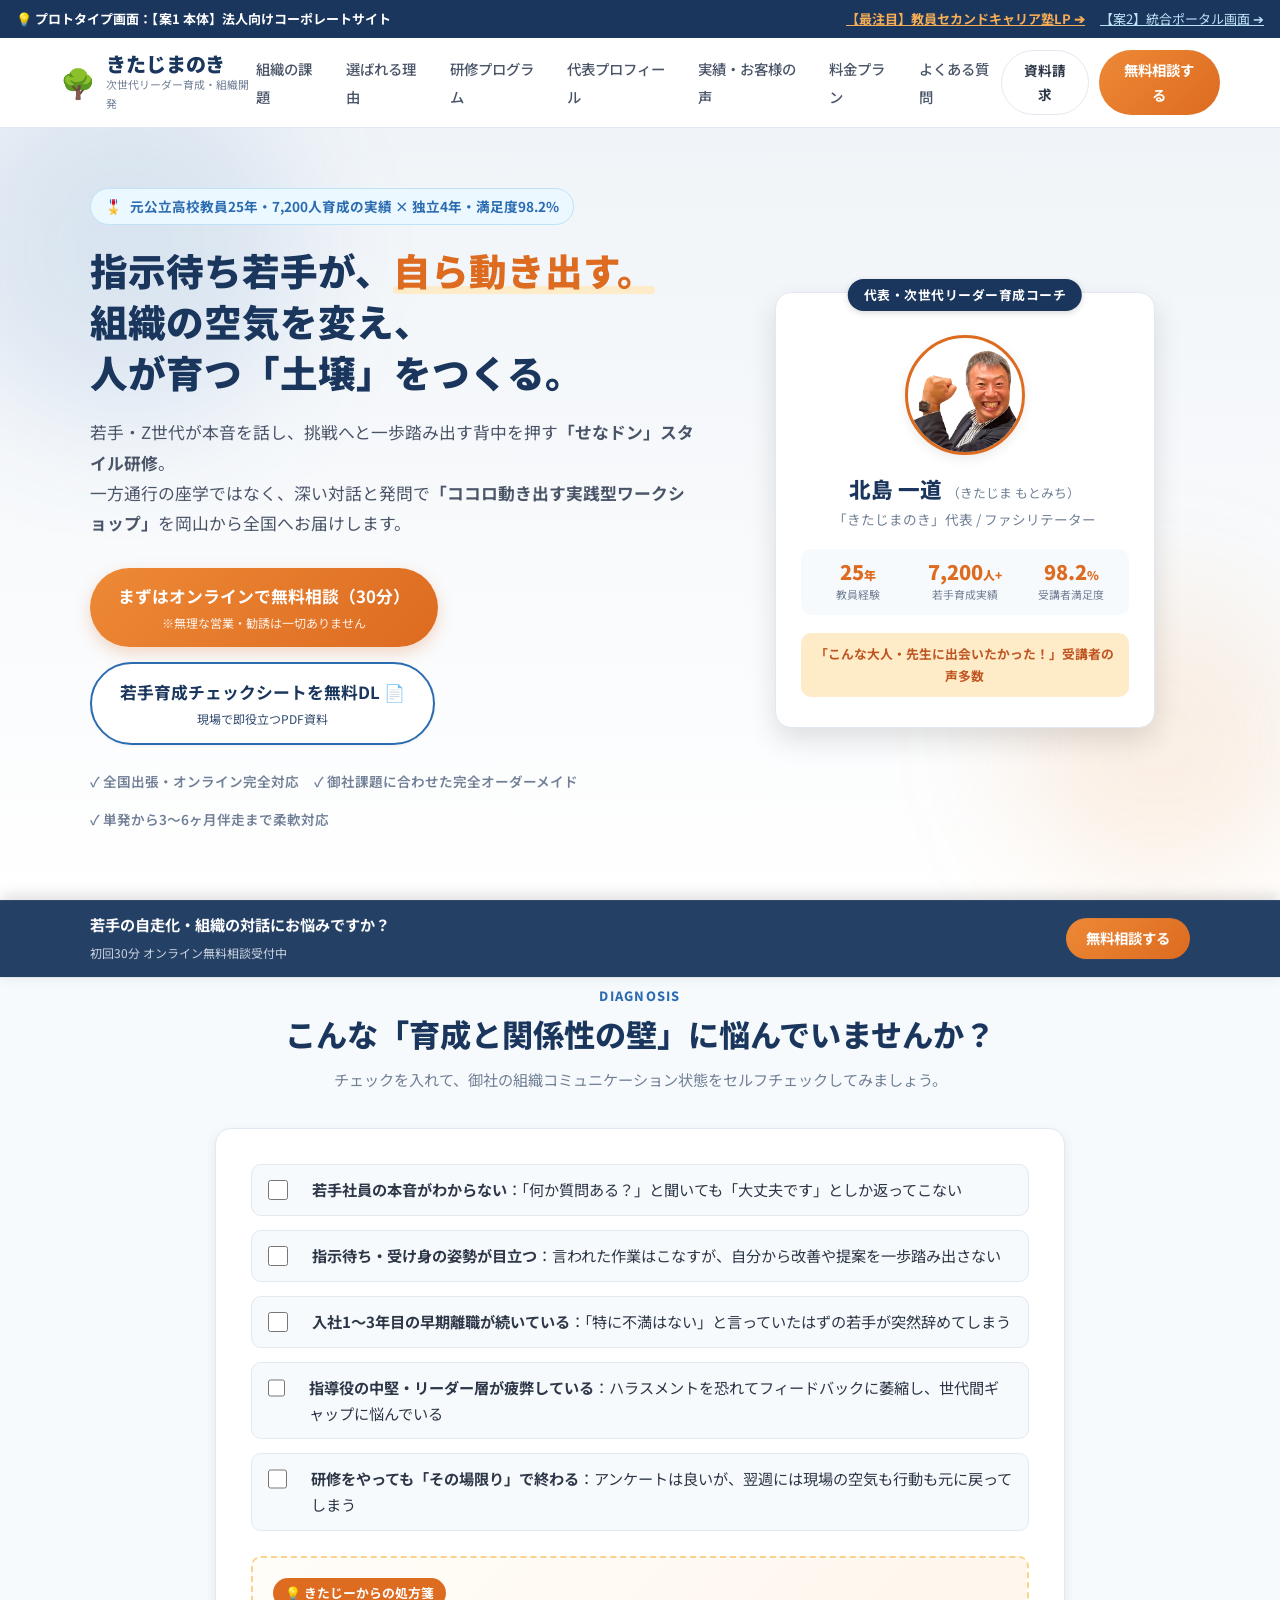
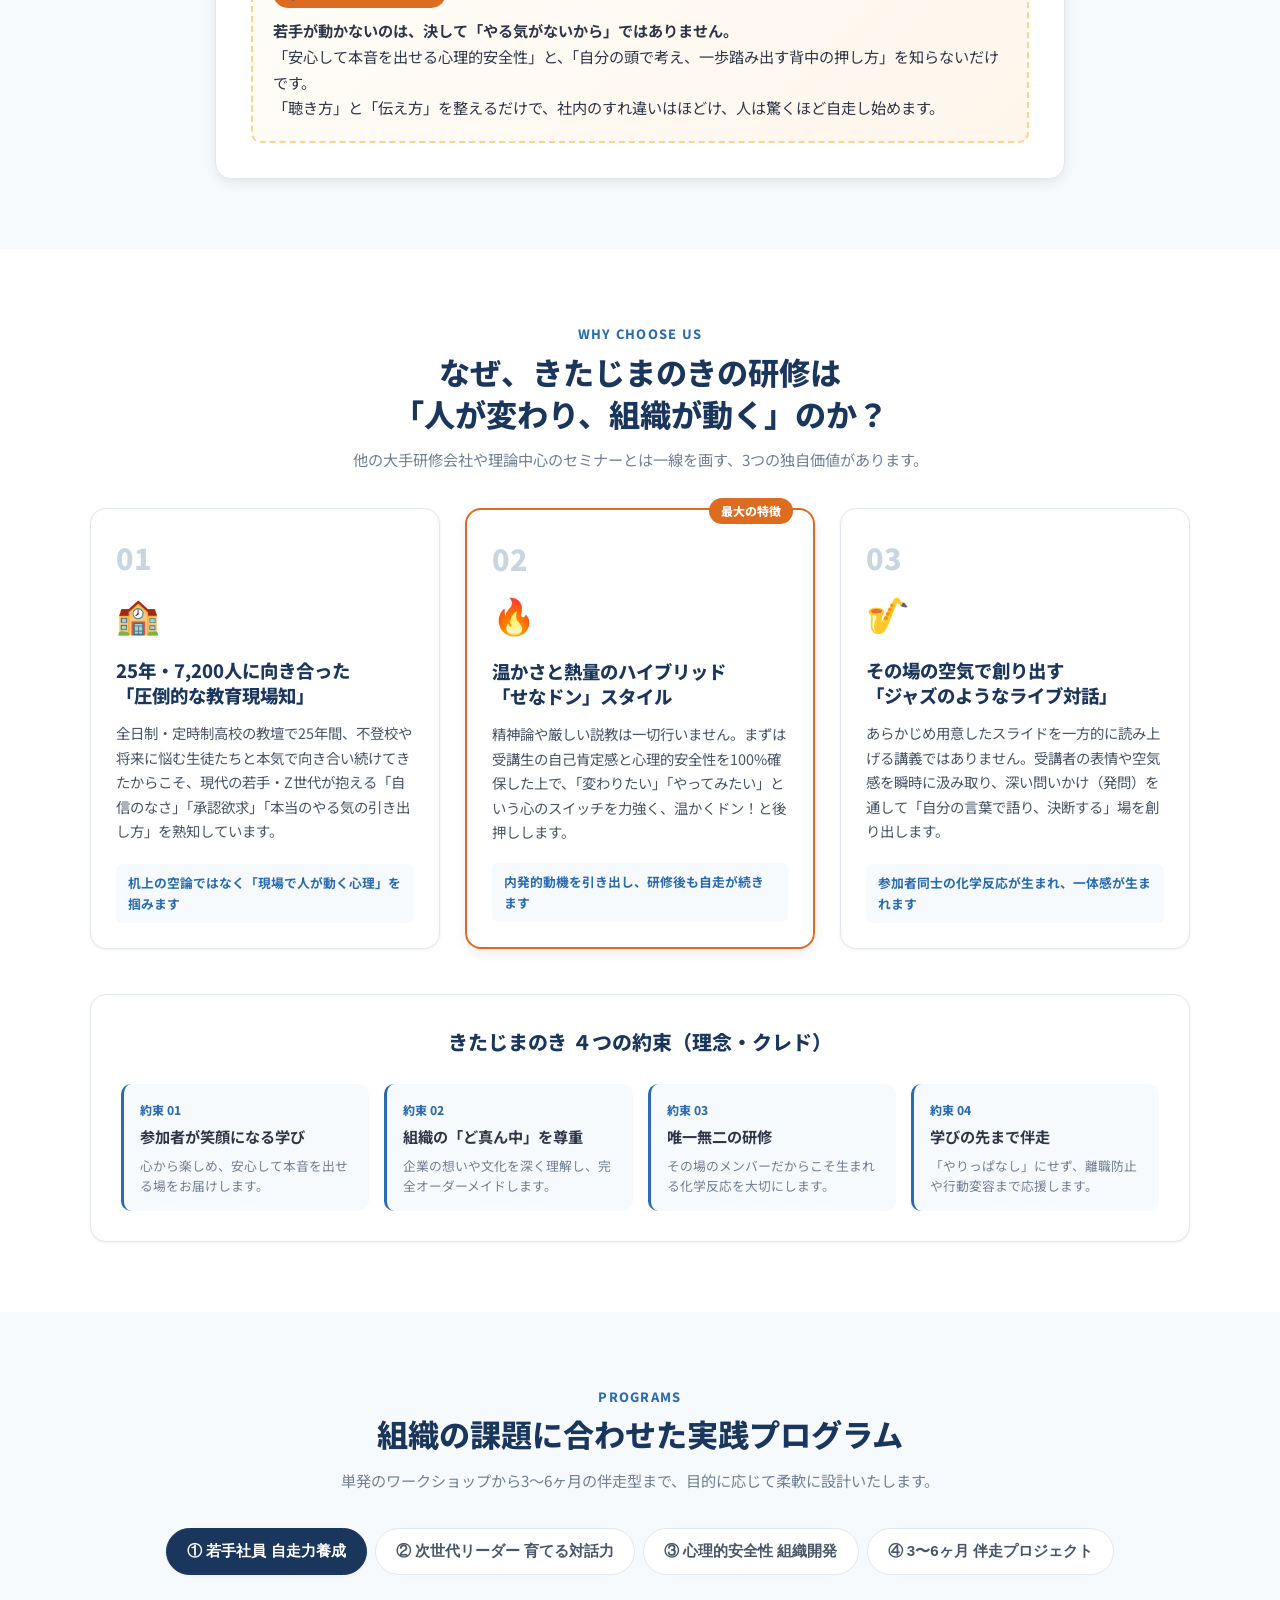
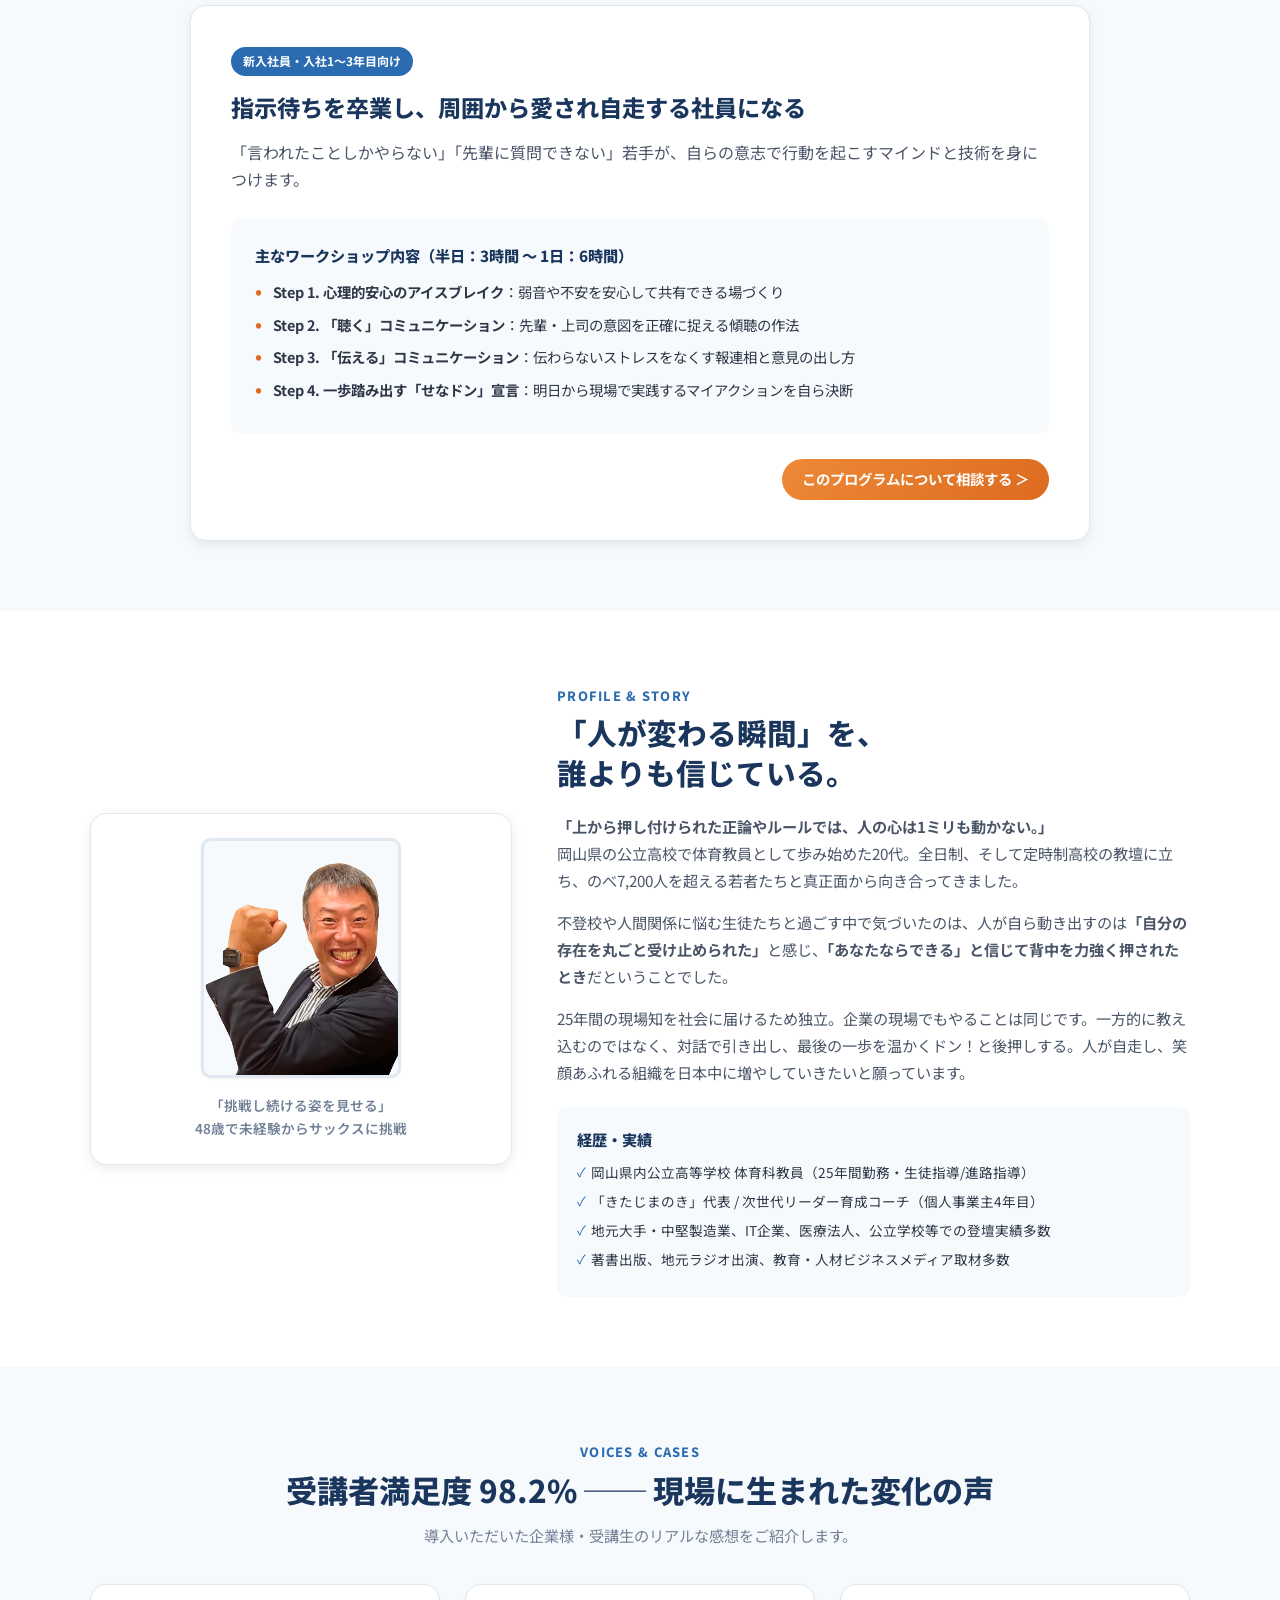
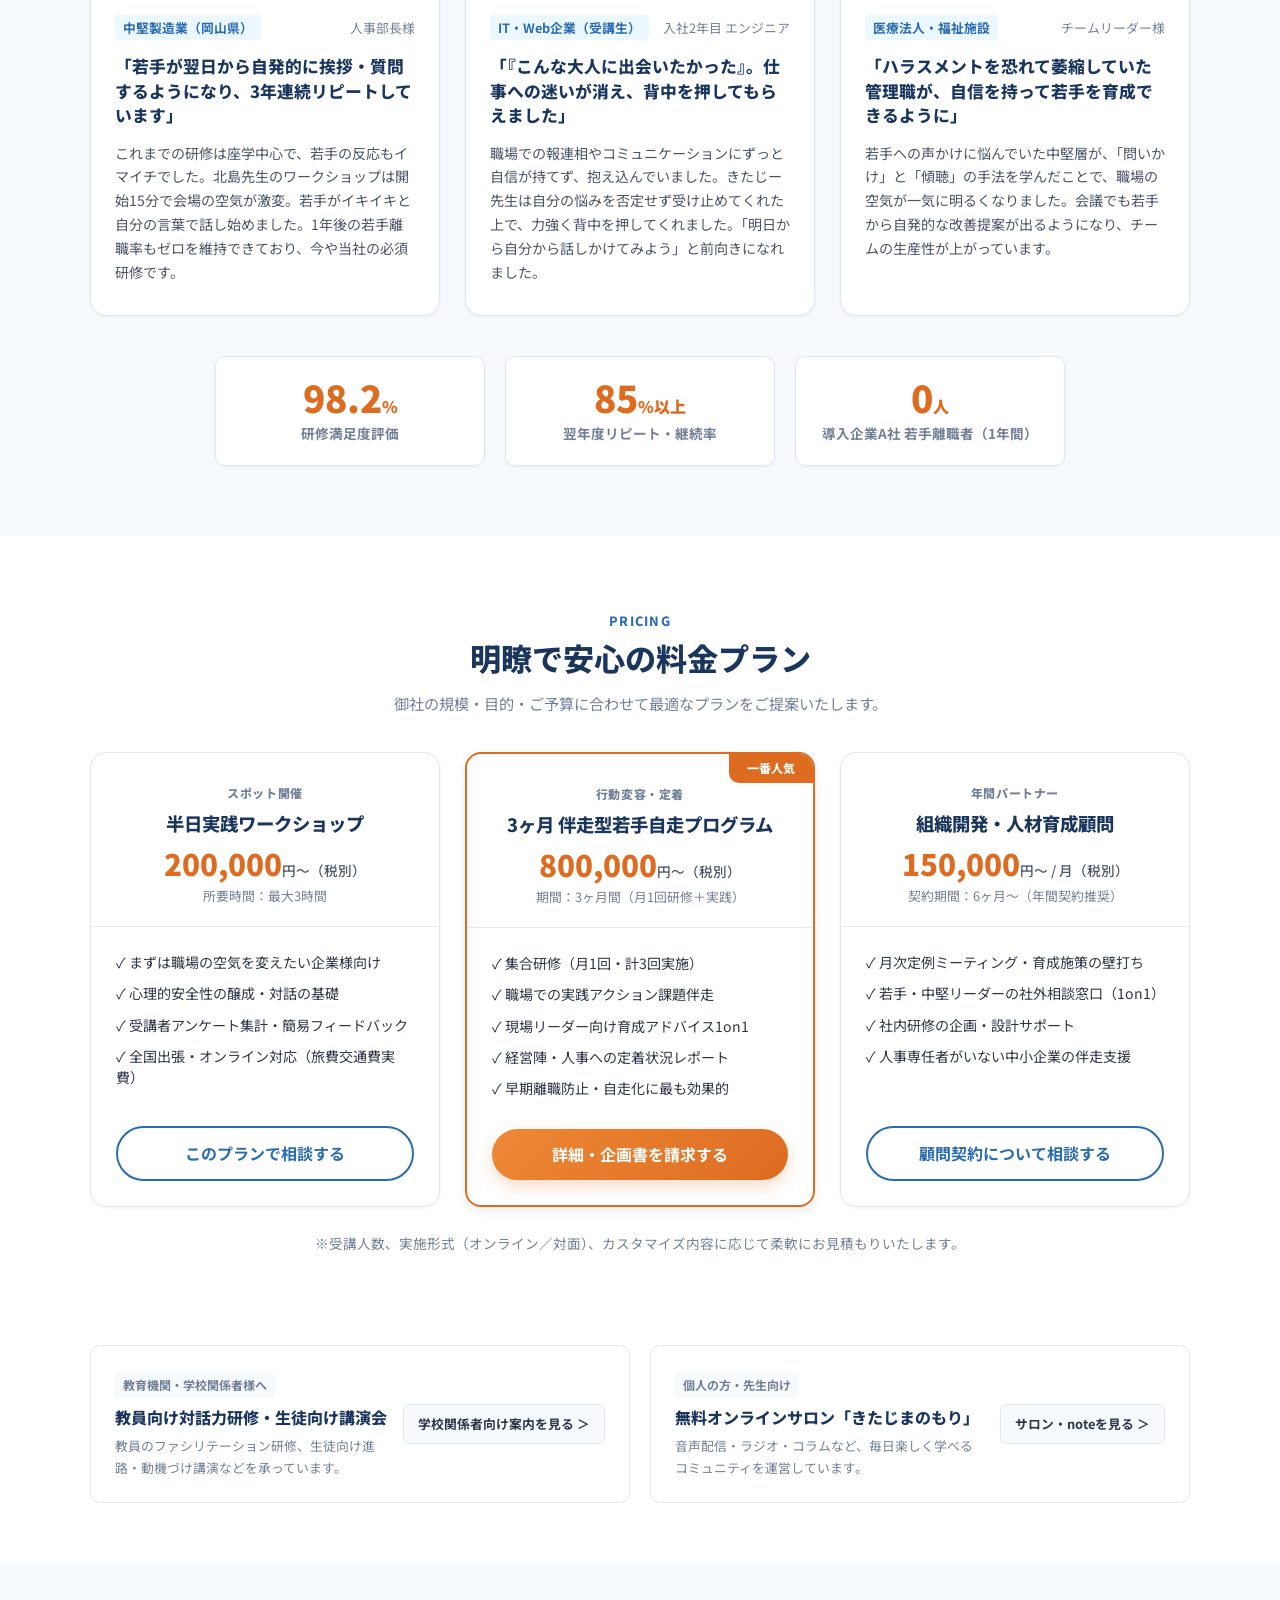
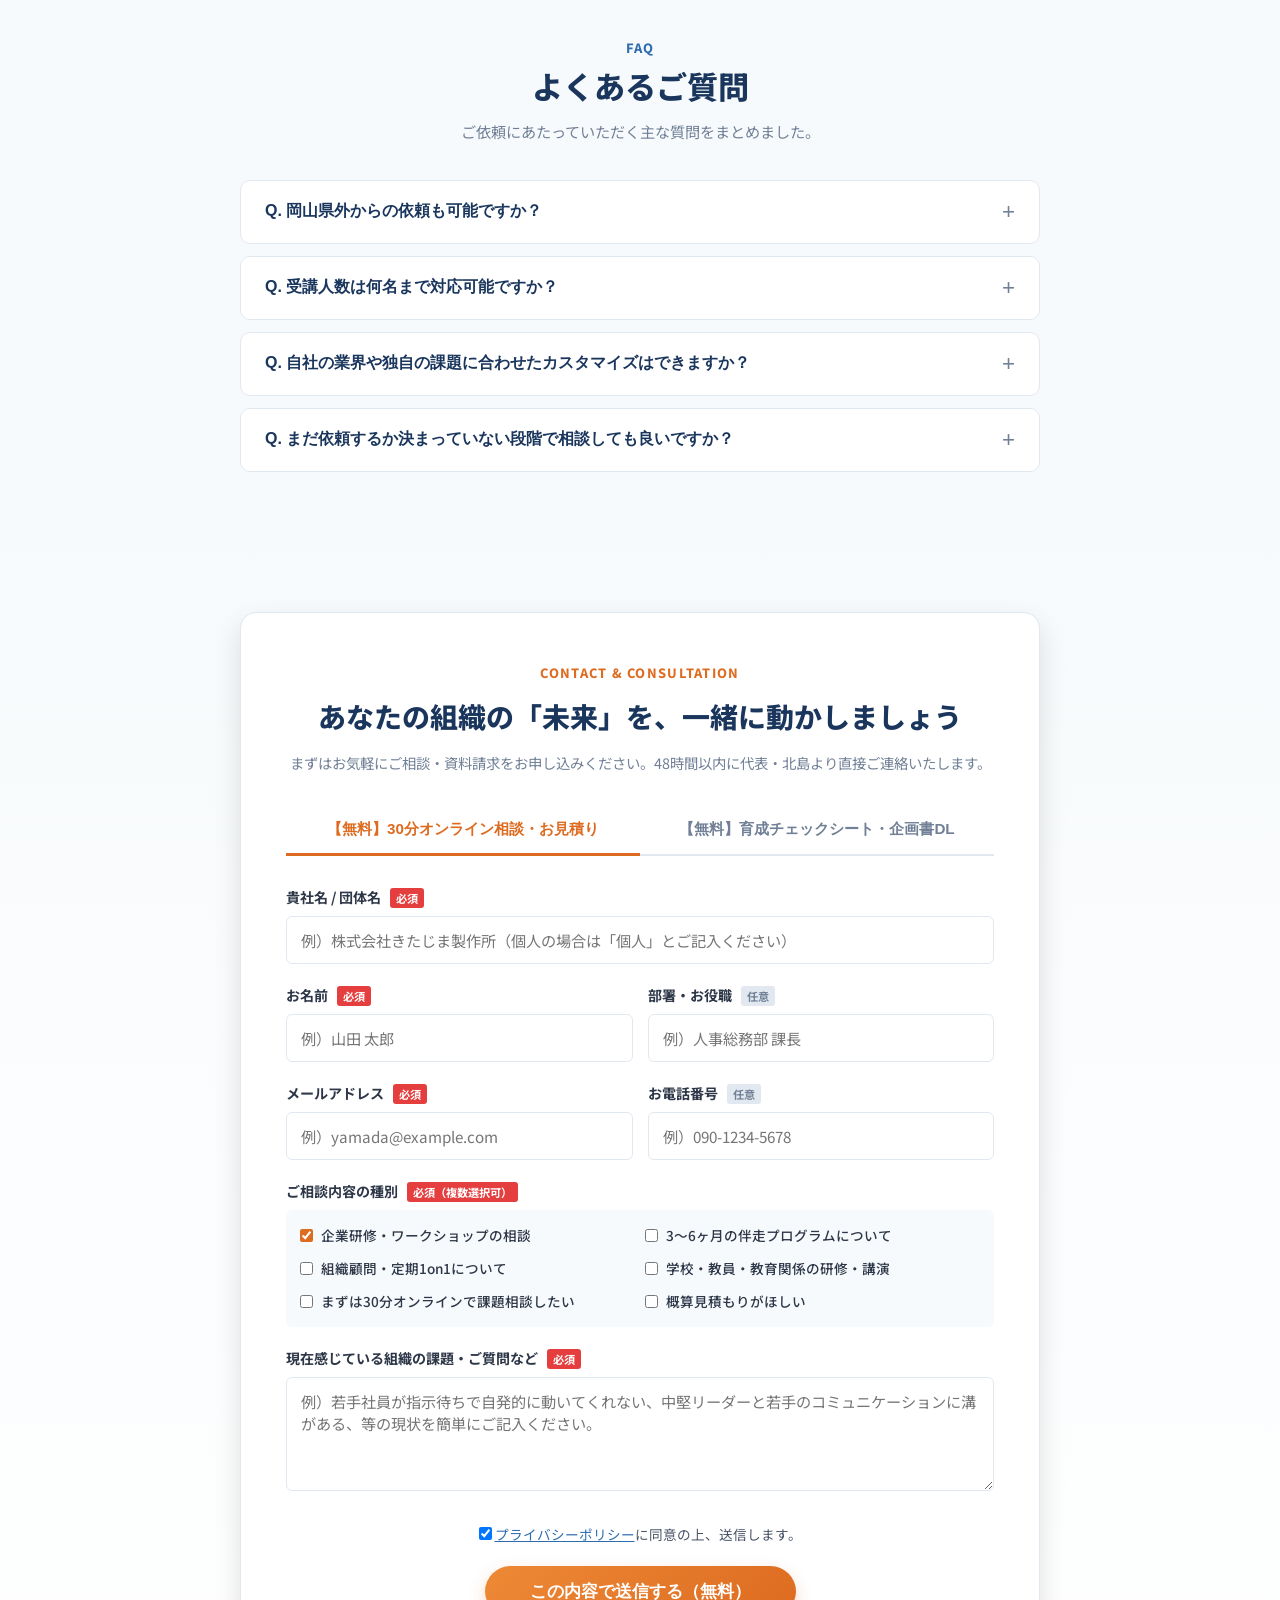
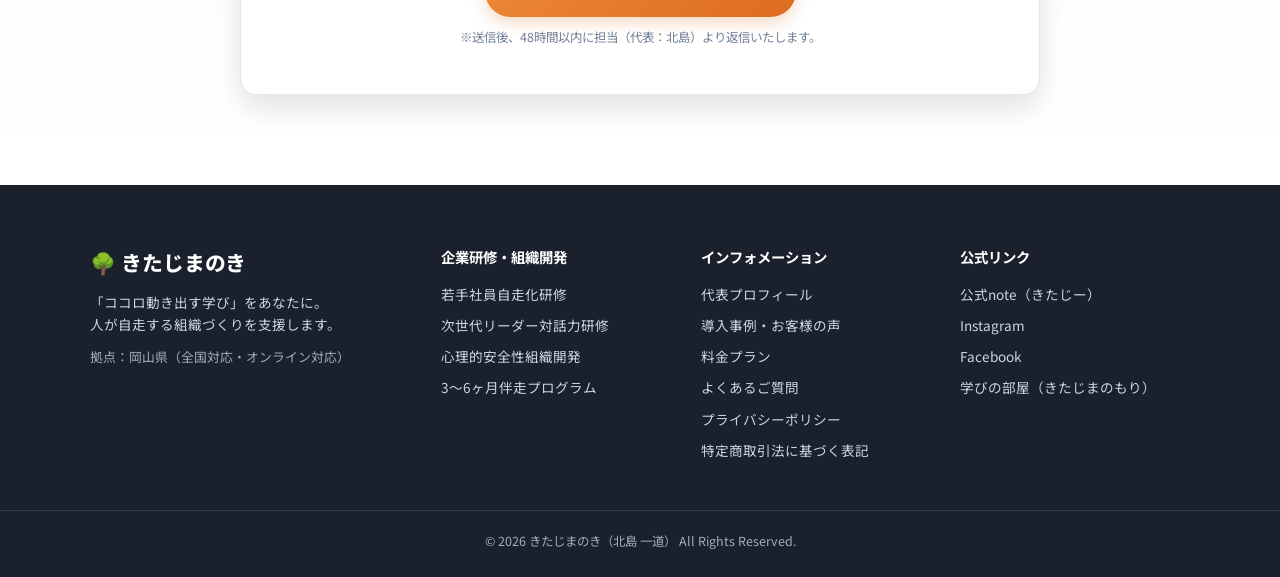
==== index.html @ b2d58abf "feat: 初回コミット - きたじまのき（きたじー）公式Webサイトプロトタイプ一式" ====
<!DOCTYPE html>
<html lang="ja">
<head>
    <meta charset="UTF-8">
    <meta name="viewport" content="width=device-width, initial-scale=1.0">
    <title>きたじまのき｜若手自走・次世代リーダー企業研修｜岡山・全国対応</title>
    <meta name="description" content="元公立高校教員25年・7,200人を育てた「きたじまのき（きたじー）」公式HP。若手の指示待ち解消、早期離職防止、心理的安全性の高い組織づくりを実現する実践型研修・ワークショップ。">
    <!-- Google Fonts -->
    <link rel="preconnect" href="https://fonts.googleapis.com">
    <link rel="preconnect" href="https://fonts.gstatic.com" crossorigin>
    <link href="https://fonts.googleapis.com/css2?family=BIZ+UDPGothic:wght@400;700&family=Inter:wght@400;600;700;800&family=Noto+Sans+JP:wght@400;500;700;900&display=swap" rel="stylesheet">
    <link rel="stylesheet" href="style.css">
</head>
<body>

    <!-- プロトタイプ・スイッチャーバー -->
    <div style="background:#1a365d; color:#fff; padding:8px 16px; font-size:13px; display:flex; justify-content:space-between; align-items:center; z-index:9999; position:relative;">
        <div>
            <strong>💡 プロトタイプ画面：【案1 本体】法人向けコーポレートサイト</strong>
        </div>
        <div>
            <a href="teacher_lp.html" style="color:#f6ad55; text-decoration:underline; margin-left:12px; font-weight:bold;">【最注目】教員セカンドキャリア塾LP ➔</a>
            <a href="portal.html" style="color:#bee3f8; text-decoration:underline; margin-left:12px;">【案2】統合ポータル画面 ➔</a>
        </div>
    </div>

    <!-- ヘッダー -->
    <header class="site-header" id="header">
        <div class="header-container">
            <a href="#" class="header-logo">
                <span class="logo-mark">🌳</span>
                <div class="logo-text">
                    <span class="logo-main">きたじまのき</span>
                    <span class="logo-sub">次世代リーダー育成・組織開発</span>
                </div>
            </a>
            
            <nav class="desktop-nav">
                <ul class="nav-links">
                    <li><a href="#issues">組織の課題</a></li>
                    <li><a href="#strengths">選ばれる理由</a></li>
                    <li><a href="#services">研修プログラム</a></li>
                    <li><a href="#about">代表プロフィール</a></li>
                    <li><a href="#cases">実績・お客様の声</a></li>
                    <li><a href="#pricing">料金プラン</a></li>
                    <li><a href="#faq">よくある質問</a></li>
                </ul>
            </nav>

            <div class="header-cta">
                <a href="#contact" class="btn btn-outline-sm btn-doc">資料請求</a>
                <a href="#contact" class="btn btn-primary-sm btn-consult">無料相談する</a>
            </div>

            <!-- モバイルハンバーガー -->
            <button class="mobile-menu-btn" id="mobileMenuBtn" aria-label="メニューを開く">
                <span></span>
                <span></span>
                <span></span>
            </button>
        </div>

        <!-- モバイルナビメニュー -->
        <div class="mobile-nav" id="mobileNav">
            <ul>
                <li><a href="#issues" class="mobile-link">組織の課題</a></li>
                <li><a href="#strengths" class="mobile-link">選ばれる理由</a></li>
                <li><a href="#services" class="mobile-link">研修プログラム</a></li>
                <li><a href="#about" class="mobile-link">代表プロフィール</a></li>
                <li><a href="#cases" class="mobile-link">実績・お客様の声</a></li>
                <li><a href="#pricing" class="mobile-link">料金プラン</a></li>
                <li><a href="#faq" class="mobile-link">よくある質問</a></li>
            </ul>
            <div class="mobile-cta-group">
                <a href="#contact" class="btn btn-primary btn-block mobile-link">無料オンライン相談（30分）</a>
                <a href="#contact" class="btn btn-secondary btn-block mobile-link" style="margin-top: 10px;">育成資料ダウンロード</a>
            </div>
        </div>
    </header>

    <main>
        <!-- ヒーローセクション -->
        <section class="hero-section">
            <div class="hero-bg-shapes">
                <div class="shape shape-1"></div>
                <div class="shape shape-2"></div>
                <div class="shape shape-3"></div>
            </div>
            <div class="container hero-container">
                <div class="hero-content">
                    <div class="hero-badge">
                        <span class="badge-icon">🎖️</span>
                        <span>元公立高校教員25年・7,200人育成の実績 × 独立4年・満足度98.2%</span>
                    </div>
                    <h1 class="hero-title">
                        指示待ち若手が、<span class="text-highlight">自ら動き出す。</span><br>
                        組織の空気を変え、<br class="br-sp">人が育つ「土壌」をつくる。
                    </h1>
                    <p class="hero-desc">
                        若手・Z世代が本音を話し、挑戦へと一歩踏み出す背中を押す<strong>「せなドン」スタイル研修</strong>。<br>
                        一方通行の座学ではなく、深い対話と発問で<strong>「ココロ動き出す実践型ワークショップ」</strong>を岡山から全国へお届けします。
                    </p>
                    <div class="hero-actions">
                        <a href="#contact" class="btn btn-primary btn-hero">
                            <span class="btn-main-txt">まずはオンラインで無料相談（30分）</span>
                            <span class="btn-sub-txt">※無理な営業・勧誘は一切ありません</span>
                        </a>
                        <a href="#contact" class="btn btn-secondary btn-hero">
                            <span class="btn-main-txt">若手育成チェックシートを無料DL 📄</span>
                            <span class="btn-sub-txt">現場で即役立つPDF資料</span>
                        </a>
                    </div>
                    <div class="hero-points">
                        <div class="point-item">✓ 全国出張・オンライン完全対応</div>
                        <div class="point-item">✓ 御社課題に合わせた完全オーダーメイド</div>
                        <div class="point-item">✓ 単発から3〜6ヶ月伴走まで柔軟対応</div>
                    </div>
                </div>

                <div class="hero-visual">
                    <div class="hero-profile-card">
                        <div class="card-tag">代表・次世代リーダー育成コーチ</div>
                        <div class="profile-avatar-wrap">
                            <div class="avatar-circle">
                                <img src="kitaji_avatar.png" alt="北島 一道（きたじー）">
                            </div>
                        </div>
                        <h3 class="profile-name">北島 一道 <span class="profile-reading">（きたじま もとみち）</span></h3>
                        <p class="profile-sub">「きたじまのき」代表 / ファシリテーター</p>
                        <div class="stat-boxes">
                            <div class="stat-box">
                                <span class="stat-num">25<small>年</small></span>
                                <span class="stat-lbl">教員経験</span>
                            </div>
                            <div class="stat-box">
                                <span class="stat-num">7,200<small>人+</small></span>
                                <span class="stat-lbl">若手育成実績</span>
                            </div>
                            <div class="stat-box">
                                <span class="stat-num">98.2<small>%</small></span>
                                <span class="stat-lbl">受講者満足度</span>
                            </div>
                        </div>
                        <div class="voice-bubble">
                            「こんな大人・先生に出会いたかった！」受講者の声多数
                        </div>
                    </div>
                </div>
            </div>
        </section>

        <!-- 組織の悩み診断セクション -->
        <section class="issues-section" id="issues">
            <div class="container">
                <div class="section-heading text-center">
                    <span class="section-tag">DIAGNOSIS</span>
                    <h2 class="section-title">こんな「育成と関係性の壁」に悩んでいませんか？</h2>
                    <p class="section-subtitle">チェックを入れて、御社の組織コミュニケーション状態をセルフチェックしてみましょう。</p>
                </div>

                <div class="diagnosis-card">
                    <div class="checklist" id="diagnosisChecklist">
                        <label class="check-item">
                            <input type="checkbox" class="diag-cb" value="1">
                            <span class="cb-custom"></span>
                            <span class="cb-label"><strong>若手社員の本音がわからない</strong>：「何か質問ある？」と聞いても「大丈夫です」としか返ってこない</span>
                        </label>
                        <label class="check-item">
                            <input type="checkbox" class="diag-cb" value="1">
                            <span class="cb-custom"></span>
                            <span class="cb-label"><strong>指示待ち・受け身の姿勢が目立つ</strong>：言われた作業はこなすが、自分から改善や提案を一歩踏み出さない</span>
                        </label>
                        <label class="check-item">
                            <input type="checkbox" class="diag-cb" value="1">
                            <span class="cb-custom"></span>
                            <span class="cb-label"><strong>入社1〜3年目の早期離職が続いている</strong>：「特に不満はない」と言っていたはずの若手が突然辞めてしまう</span>
                        </label>
                        <label class="check-item">
                            <input type="checkbox" class="diag-cb" value="1">
                            <span class="cb-custom"></span>
                            <span class="cb-label"><strong>指導役の中堅・リーダー層が疲弊している</strong>：ハラスメントを恐れてフィードバックに萎縮し、世代間ギャップに悩んでいる</span>
                        </label>
                        <label class="check-item">
                            <input type="checkbox" class="diag-cb" value="1">
                            <span class="cb-custom"></span>
                            <span class="cb-label"><strong>研修をやっても「その場限り」で終わる</strong>：アンケートは良いが、翌週には現場の空気も行動も元に戻ってしまう</span>
                        </label>
                    </div>

                    <div class="diagnosis-result" id="diagResult">
                        <div class="result-badge">💡 きたじーからの処方箋</div>
                        <p class="result-text">
                            <strong>若手が動かないのは、決して「やる気がないから」ではありません。</strong><br>
                            「安心して本音を出せる心理的安全性」と、「自分の頭で考え、一歩踏み出す背中の押し方」を知らないだけです。<br>
                            「聴き方」と「伝え方」を整えるだけで、社内のすれ違いはほどけ、人は驚くほど自走し始めます。
                        </p>
                    </div>
                </div>
            </div>
        </section>

        <!-- 選ばれる3つの理由 -->
        <section class="strengths-section" id="strengths">
            <div class="container">
                <div class="section-heading text-center">
                    <span class="section-tag">WHY CHOOSE US</span>
                    <h2 class="section-title">なぜ、きたじまのきの研修は<br>「人が変わり、組織が動く」のか？</h2>
                    <p class="section-subtitle">他の大手研修会社や理論中心のセミナーとは一線を画す、3つの独自価値があります。</p>
                </div>

                <div class="strengths-grid">
                    <div class="strength-card">
                        <div class="card-num">01</div>
                        <div class="strength-icon">🏫</div>
                        <h3 class="strength-title">25年・7,200人に向き合った<br>「圧倒的な教育現場知」</h3>
                        <p class="strength-desc">
                            全日制・定時制高校の教壇で25年間、不登校や将来に悩む生徒たちと本気で向き合い続けてきたからこそ、現代の若手・Z世代が抱える「自信のなさ」「承認欲求」「本当のやる気の引き出し方」を熟知しています。
                        </p>
                        <div class="strength-point">机上の空論ではなく「現場で人が動く心理」を掴みます</div>
                    </div>

                    <div class="strength-card highlight-card">
                        <div class="best-badge">最大の特徴</div>
                        <div class="card-num">02</div>
                        <div class="strength-icon">🔥</div>
                        <h3 class="strength-title">温かさと熱量のハイブリッド<br>「せなドン」スタイル</h3>
                        <p class="strength-desc">
                            精神論や厳しい説教は一切行いません。まずは受講生の自己肯定感と心理的安全性を100%確保した上で、「変わりたい」「やってみたい」という心のスイッチを力強く、温かくドン！と後押しします。
                        </p>
                        <div class="strength-point">内発的動機を引き出し、研修後も自走が続きます</div>
                    </div>

                    <div class="strength-card">
                        <div class="card-num">03</div>
                        <div class="strength-icon">🎷</div>
                        <h3 class="strength-title">その場の空気で創り出す<br>「ジャズのようなライブ対話」</h3>
                        <p class="strength-desc">
                            あらかじめ用意したスライドを一方的に読み上げる講義ではありません。受講者の表情や空気感を瞬時に汲み取り、深い問いかけ（発問）を通して「自分の言葉で語り、決断する」場を創り出します。
                        </p>
                        <div class="strength-point">参加者同士の化学反応が生まれ、一体感が生まれます</div>
                    </div>
                </div>

                <!-- 4つの約束 -->
                <div class="commitments-box">
                    <h3 class="commitments-title">きたじまのき ４つの約束（理念・クレド）</h3>
                    <div class="commitments-grid">
                        <div class="commit-item">
                            <span class="commit-num">約束 01</span>
                            <h4>参加者が笑顔になる学び</h4>
                            <p>心から楽しめ、安心して本音を出せる場をお届けします。</p>
                        </div>
                        <div class="commit-item">
                            <span class="commit-num">約束 02</span>
                            <h4>組織の「ど真ん中」を尊重</h4>
                            <p>企業の想いや文化を深く理解し、完全オーダーメイドします。</p>
                        </div>
                        <div class="commit-item">
                            <span class="commit-num">約束 03</span>
                            <h4>唯一無二の研修</h4>
                            <p>その場のメンバーだからこそ生まれる化学反応を大切にします。</p>
                        </div>
                        <div class="commit-item">
                            <span class="commit-num">約束 04</span>
                            <h4>学びの先まで伴走</h4>
                            <p>「やりっぱなし」にせず、離職防止や行動変容まで応援します。</p>
                        </div>
                    </div>
                </div>
            </div>
        </section>

        <!-- 研修プログラム・サービス案内 -->
        <section class="services-section" id="services">
            <div class="container">
                <div class="section-heading text-center">
                    <span class="section-tag">PROGRAMS</span>
                    <h2 class="section-title">組織の課題に合わせた実践プログラム</h2>
                    <p class="section-subtitle">単発のワークショップから3〜6ヶ月の伴走型まで、目的に応じて柔軟に設計いたします。</p>
                </div>

                <!-- プログラムタブ -->
                <div class="program-tabs">
                    <button class="tab-btn active" data-tab="tab1">① 若手社員 自走力養成</button>
                    <button class="tab-btn" data-tab="tab2">② 次世代リーダー 育てる対話力</button>
                    <button class="tab-btn" data-tab="tab3">③ 心理的安全性 組織開発</button>
                    <button class="tab-btn" data-tab="tab4">④ 3〜6ヶ月 伴走プロジェクト</button>
                </div>

                <div class="program-tab-contents">
                    <!-- タブ1 -->
                    <div class="tab-pane active" id="tab1">
                        <div class="program-detail-card">
                            <div class="program-badge">新入社員・入社1〜3年目向け</div>
                            <h3>指示待ちを卒業し、周囲から愛され自走する社員になる</h3>
                            <p class="program-lead">「言われたことしかやらない」「先輩に質問できない」若手が、自らの意志で行動を起こすマインドと技術を身につけます。</p>
                            
                            <div class="curriculum-box">
                                <h4>主なワークショップ内容（半日：3時間 〜 1日：6時間）</h4>
                                <ul class="curriculum-list">
                                    <li><strong>Step 1. 心理的安心のアイスブレイク</strong>：弱音や不安を安心して共有できる場づくり</li>
                                    <li><strong>Step 2. 「聴く」コミュニケーション</strong>：先輩・上司の意図を正確に捉える傾聴の作法</li>
                                    <li><strong>Step 3. 「伝える」コミュニケーション</strong>：伝わらないストレスをなくす報連相と意見の出し方</li>
                                    <li><strong>Step 4. 一歩踏み出す「せなドン」宣言</strong>：明日から現場で実践するマイアクションを自ら決断</li>
                                </ul>
                            </div>
                            <div class="program-cta">
                                <a href="#contact" class="btn btn-primary-sm">このプログラムについて相談する ＞</a>
                            </div>
                        </div>
                    </div>

                    <!-- タブ2 -->
                    <div class="tab-pane" id="tab2">
                        <div class="program-detail-card">
                            <div class="program-badge">中堅・主任・係長・新任管理職向け</div>
                            <h3>若手の本音を引き出し、自発性を育てる「伴走型リーダーシップ」</h3>
                            <p class="program-lead">「どう声をかけたらいいか分からない」と悩むリーダーが、問いかけ（発問）と傾聴でチームを引っ張る力を身につけます。</p>
                            
                            <div class="curriculum-box">
                                <h4>主なワークショップ内容（半日：3時間 〜 1日：6時間）</h4>
                                <ul class="curriculum-list">
                                    <li><strong>Step 1. 現代の若手心理の構造理解</strong>：教員25年の現場知から紐解くZ世代の本音</li>
                                    <li><strong>Step 2. 答えを与えない「発問（問いかけ）」技術</strong>：若手に考えさせ、気づかせる質問力</li>
                                    <li><strong>Step 3. 心理的安全性を高めるフィードバック</strong>：叱責ではなく成長を促す伝え方</li>
                                    <li><strong>Step 4. チーム対話のファシリテーション</strong>：会議で意見が活発に飛び交う場づくりの実践</li>
                                </ul>
                            </div>
                            <div class="program-cta">
                                <a href="#contact" class="btn btn-primary-sm">このプログラムについて相談する ＞</a>
                            </div>
                        </div>
                    </div>

                    <!-- タブ3 -->
                    <div class="tab-pane" id="tab3">
                        <div class="program-detail-card">
                            <div class="program-badge">全社・事業部・特定チーム向け</div>
                            <h3>言いたいことが言える、助け合いが自然に生まれる職場づくり</h3>
                            <p class="program-lead">世代間や部署間のギクシャクした関係をほどき、お互いの違いを面白がりながら協働できる強いチームの土壌をつくります。</p>
                            
                            <div class="curriculum-box">
                                <h4>主なワークショップ内容（半日：3時間）</h4>
                                <ul class="curriculum-list">
                                    <li><strong>Step 1. 組織の健康診断ワーク</strong>：うちのチームの「関係の質」を可視化する</li>
                                    <li><strong>Step 2. 自己理解と他者理解</strong>：お互いの「大切にしている価値観」を共有する</li>
                                    <li><strong>Step 3. 違いを力に変えるコミュニケーション</strong>：異なる強みを掛け合わせる対話実習</li>
                                    <li><strong>Step 4. チームの「共通ルール」策定</strong>：明日から職場で実践する合意形成</li>
                                </ul>
                            </div>
                            <div class="program-cta">
                                <a href="#contact" class="btn btn-primary-sm">このプログラムについて相談する ＞</a>
                            </div>
                        </div>
                    </div>

                    <!-- タブ4 -->
                    <div class="tab-pane" id="tab4">
                        <div class="program-detail-card highlight-pane">
                            <div class="program-badge" style="background:#DD6B20;">定着率No.1・推奨プログラム</div>
                            <h3>【3〜6ヶ月】若手定着・自走化プロジェクト（伴走型）</h3>
                            <p class="program-lead">「研修で学んで終わり」にしない。現場での実践、個別1on1、効果検証を組み合わせ、組織の行動変容を確実にするプログラムです。</p>
                            
                            <div class="curriculum-box">
                                <h4>伴走の流れとサポート体制</h4>
                                <ul class="curriculum-list">
                                    <li><strong>月1回の集合ワークショップ</strong>：段階的にスキルとマインドをステップアップ</li>
                                    <li><strong>現場実践課題（アクションプラン）</strong>：学んだことを翌週の職場で実践</li>
                                    <li><strong>現場リーダーとの個別1on1</strong>：育成の悩みや進捗を北島が直接サポート</li>
                                    <li><strong>経営陣・人事への定着レポート</strong>：組織の変化を可視化して共有</li>
                                </ul>
                            </div>
                            <div class="program-cta">
                                <a href="#contact" class="btn btn-primary-sm">伴走プランの詳細・企画書を請求する ＞</a>
                            </div>
                        </div>
                    </div>
                </div>
            </div>
        </section>

        <!-- 代表プロフィール（きたじーのストーリー） -->
        <section class="profile-section" id="about">
            <div class="container">
                <div class="profile-layout">
                    <div class="profile-photo-area">
                        <div class="profile-frame">
                            <div class="profile-photo">
                                <img src="kitaji_profile.png" alt="北島 一道（きたじー）">
                            </div>
                            <div class="profile-caption">「挑戦し続ける姿を見せる」<br>48歳で未経験からサックスに挑戦</div>
                        </div>
                    </div>

                    <div class="profile-text-area">
                        <span class="section-tag">PROFILE & STORY</span>
                        <h2 class="profile-heading">「人が変わる瞬間」を、<br>誰よりも信じている。</h2>
                        <div class="profile-story">
                            <p class="story-p">
                                <strong>「上から押し付けられた正論やルールでは、人の心は1ミリも動かない。」</strong><br>
                                岡山県の公立高校で体育教員として歩み始めた20代。全日制、そして定時制高校の教壇に立ち、のべ7,200人を超える若者たちと真正面から向き合ってきました。
                            </p>
                            <p class="story-p">
                                不登校や人間関係に悩む生徒たちと過ごす中で気づいたのは、人が自ら動き出すのは<strong>「自分の存在を丸ごと受け止められた」</strong>と感じ、<strong>「あなたならできる」と信じて背中を力強く押されたとき</strong>だということでした。
                            </p>
                            <p class="story-p">
                                25年間の現場知を社会に届けるため独立。企業の現場でもやることは同じです。一方的に教え込むのではなく、対話で引き出し、最後の一歩を温かくドン！と後押しする。人が自走し、笑顔あふれる組織を日本中に増やしていきたいと願っています。
                            </p>
                        </div>

                        <div class="profile-history">
                            <h4>経歴・実績</h4>
                            <ul>
                                <li>岡山県内公立高等学校 体育科教員（25年間勤務・生徒指導/進路指導）</li>
                                <li>「きたじまのき」代表 / 次世代リーダー育成コーチ（個人事業主4年目）</li>
                                <li>地元大手・中堅製造業、IT企業、医療法人、公立学校等での登壇実績多数</li>
                                <li>著書出版、地元ラジオ出演、教育・人材ビジネスメディア取材多数</li>
                            </ul>
                        </div>
                    </div>
                </div>
            </div>
        </section>

        <!-- 実績・お客様の声 -->
        <section class="cases-section" id="cases">
            <div class="container">
                <div class="section-heading text-center">
                    <span class="section-tag">VOICES & CASES</span>
                    <h2 class="section-title">受講者満足度 98.2% ── 現場に生まれた変化の声</h2>
                    <p class="section-subtitle">導入いただいた企業様・受講生のリアルな感想をご紹介します。</p>
                </div>

                <div class="voices-grid">
                    <div class="voice-card">
                        <div class="voice-header">
                            <span class="corp-type">中堅製造業（岡山県）</span>
                            <span class="person-role">人事部長様</span>
                        </div>
                        <h3 class="voice-title">「若手が翌日から自発的に挨拶・質問するようになり、3年連続リピートしています」</h3>
                        <p class="voice-body">
                            これまでの研修は座学中心で、若手の反応もイマイチでした。北島先生のワークショップは開始15分で会場の空気が激変。若手がイキイキと自分の言葉で話し始めました。1年後の若手離職率もゼロを維持できており、今や当社の必須研修です。
                        </p>
                    </div>

                    <div class="voice-card">
                        <div class="voice-header">
                            <span class="corp-type">IT・Web企業（受講生）</span>
                            <span class="person-role">入社2年目 エンジニア</span>
                        </div>
                        <h3 class="voice-title">「『こんな大人に出会いたかった』。仕事への迷いが消え、背中を押してもらえました」</h3>
                        <p class="voice-body">
                            職場での報連相やコミュニケーションにずっと自信が持てず、抱え込んでいました。きたじー先生は自分の悩みを否定せず受け止めてくれた上で、力強く背中を押してくれました。「明日から自分から話しかけてみよう」と前向きになれました。
                        </p>
                    </div>

                    <div class="voice-card">
                        <div class="voice-header">
                            <span class="corp-type">医療法人・福祉施設</span>
                            <span class="person-role">チームリーダー様</span>
                        </div>
                        <h3 class="voice-title">「ハラスメントを恐れて萎縮していた管理職が、自信を持って若手を育成できるように」</h3>
                        <p class="voice-body">
                            若手への声かけに悩んでいた中堅層が、「問いかけ」と「傾聴」の手法を学んだことで、職場の空気が一気に明るくなりました。会議でも若手から自発的な改善提案が出るようになり、チームの生産性が上がっています。
                        </p>
                    </div>
                </div>

                <div class="case-metrics">
                    <div class="metric-box">
                        <div class="metric-val">98.2<small>%</small></div>
                        <div class="metric-lbl">研修満足度評価</div>
                    </div>
                    <div class="metric-box">
                        <div class="metric-val">85<small>%以上</small></div>
                        <div class="metric-lbl">翌年度リピート・継続率</div>
                    </div>
                    <div class="metric-box">
                        <div class="metric-val">0<small>人</small></div>
                        <div class="metric-lbl">導入企業A社 若手離職者（1年間）</div>
                    </div>
                </div>
            </div>
        </section>

        <!-- 料金プラン -->
        <section class="pricing-section" id="pricing">
            <div class="container">
                <div class="section-heading text-center">
                    <span class="section-tag">PRICING</span>
                    <h2 class="section-title">明瞭で安心の料金プラン</h2>
                    <p class="section-subtitle">御社の規模・目的・ご予算に合わせて最適なプランをご提案いたします。</p>
                </div>

                <div class="pricing-grid">
                    <!-- プラン1 -->
                    <div class="pricing-card">
                        <div class="plan-head">
                            <span class="plan-type">スポット開催</span>
                            <h3 class="plan-name">半日実践ワークショップ</h3>
                            <div class="plan-price">200,000<span class="price-unit">円〜（税別）</span></div>
                            <p class="plan-duration">所要時間：最大3時間</p>
                        </div>
                        <div class="plan-body">
                            <ul class="plan-features">
                                <li>✓ まずは職場の空気を変えたい企業様向け</li>
                                <li>✓ 心理的安全性の醸成・対話の基礎</li>
                                <li>✓ 受講者アンケート集計・簡易フィードバック</li>
                                <li>✓ 全国出張・オンライン対応（旅費交通費実費）</li>
                            </ul>
                            <a href="#contact" class="btn btn-outline-block">このプランで相談する</a>
                        </div>
                    </div>

                    <!-- プラン2（おすすめ） -->
                    <div class="pricing-card popular">
                        <div class="popular-ribbon">一番人気</div>
                        <div class="plan-head">
                            <span class="plan-type">行動変容・定着</span>
                            <h3 class="plan-name">3ヶ月 伴走型若手自走プログラム</h3>
                            <div class="plan-price">800,000<span class="price-unit">円〜（税別）</span></div>
                            <p class="plan-duration">期間：3ヶ月間（月1回研修＋実践）</p>
                        </div>
                        <div class="plan-body">
                            <ul class="plan-features">
                                <li>✓ 集合研修（月1回・計3回実施）</li>
                                <li>✓ 職場での実践アクション課題伴走</li>
                                <li>✓ 現場リーダー向け育成アドバイス1on1</li>
                                <li>✓ 経営陣・人事への定着状況レポート</li>
                                <li>✓ 早期離職防止・自走化に最も効果的</li>
                            </ul>
                            <a href="#contact" class="btn btn-primary-block">詳細・企画書を請求する</a>
                        </div>
                    </div>

                    <!-- プラン3 -->
                    <div class="pricing-card">
                        <div class="plan-head">
                            <span class="plan-type">年間パートナー</span>
                            <h3 class="plan-name">組織開発・人材育成顧問</h3>
                            <div class="plan-price">150,000<span class="price-unit">円〜 / 月（税別）</span></div>
                            <p class="plan-duration">契約期間：6ヶ月〜（年間契約推奨）</p>
                        </div>
                        <div class="plan-body">
                            <ul class="plan-features">
                                <li>✓ 月次定例ミーティング・育成施策の壁打ち</li>
                                <li>✓ 若手・中堅リーダーの社外相談窓口（1on1）</li>
                                <li>✓ 社内研修の企画・設計サポート</li>
                                <li>✓ 人事専任者がいない中小企業の伴走支援</li>
                            </ul>
                            <a href="#contact" class="btn btn-outline-block">顧問契約について相談する</a>
                        </div>
                    </div>
                </div>

                <div class="pricing-note text-center">
                    ※受講人数、実施形式（オンライン／対面）、カスタマイズ内容に応じて柔軟にお見積もりいたします。
                </div>
            </div>
        </section>

        <!-- 他の対象者向けバナー（教育機関・個人サロン） -->
        <section class="sub-segments-section">
            <div class="container">
                <div class="sub-segments-grid">
                    <div class="sub-card">
                        <div class="sub-card-content">
                            <span class="sub-badge">教育機関・学校関係者様へ</span>
                            <h3>教員向け対話力研修・生徒向け講演会</h3>
                            <p>教員のファシリテーション研修、生徒向け進路・動機づけ講演などを承っています。</p>
                        </div>
                        <a href="#contact" class="btn btn-sub-outline">学校関係者向け案内を見る ＞</a>
                    </div>
                    <div class="sub-card">
                        <div class="sub-card-content">
                            <span class="sub-badge">個人の方・先生向け</span>
                            <h3>無料オンラインサロン「きたじまのもり」</h3>
                            <p>音声配信・ラジオ・コラムなど、毎日楽しく学べるコミュニティを運営しています。</p>
                        </div>
                        <a href="https://note.com/kita_kita" target="_blank" class="btn btn-sub-outline">サロン・noteを見る ＞</a>
                    </div>
                </div>
            </div>
        </section>

        <!-- よくある質問（FAQ） -->
        <section class="faq-section" id="faq">
            <div class="container">
                <div class="section-heading text-center">
                    <span class="section-tag">FAQ</span>
                    <h2 class="section-title">よくあるご質問</h2>
                    <p class="section-subtitle">ご依頼にあたっていただく主な質問をまとめました。</p>
                </div>

                <div class="faq-accordion">
                    <div class="faq-item">
                        <button class="faq-question">
                            <span>Q. 岡山県外からの依頼も可能ですか？</span>
                            <span class="faq-toggle">+</span>
                        </button>
                        <div class="faq-answer">
                            <p>はい、全国どこへでも出張対応いたします（交通費・宿泊費は実費精算）。また、Zoom等を活用した完全オンラインでの実施や、対面とオンラインを組み合わせたハイブリッド形式にも多数の実績がございます。</p>
                        </div>
                    </div>

                    <div class="faq-item">
                        <button class="faq-question">
                            <span>Q. 受講人数は何名まで対応可能ですか？</span>
                            <span class="faq-toggle">+</span>
                        </button>
                        <div class="faq-answer">
                            <p>5〜10名の少人数ワークショップから、数十名規模の階層別研修、100名以上の全社講演会まで対応可能です。深い対話と個人の気づきを最大化するためには、15〜25名前後のグループワークを特にお勧めしています。</p>
                        </div>
                    </div>

                    <div class="faq-item">
                        <button class="faq-question">
                            <span>Q. 自社の業界や独自の課題に合わせたカスタマイズはできますか？</span>
                            <span class="faq-toggle">+</span>
                        </button>
                        <div class="faq-answer">
                            <p>もちろんです。「きたじまのき」では既成のマニュアルをそのまま行う研修はいたしません。事前のヒアリングで御社の理念、職場のリアルなお困りごと、目指すゴールをお伺いし、完全オーダーメイドで設計します。</p>
                        </div>
                    </div>

                    <div class="faq-item">
                        <button class="faq-question">
                            <span>Q. まだ依頼するか決まっていない段階で相談しても良いですか？</span>
                            <span class="faq-toggle">+</span>
                        </button>
                        <div class="faq-answer">
                            <p>大歓迎です。初回30分のオンライン無料相談（Zoom等）を随時承っております。「現状の職場の空気をどうにかしたい」「他社での事例を知りたい」という情報交換・課題整理の場として気軽にご活用ください。無理な勧誘は一切ございません。</p>
                        </div>
                    </div>
                </div>
            </div>
        </section>

        <!-- お問い合わせ・資料請求フォーム -->
        <section class="contact-section" id="contact">
            <div class="container">
                <div class="contact-box">
                    <div class="contact-header text-center">
                        <span class="contact-tag">CONTACT & CONSULTATION</span>
                        <h2>あなたの組織の「未来」を、一緒に動かしましょう</h2>
                        <p>まずはお気軽にご相談・資料請求をお申し込みください。48時間以内に代表・北島より直接ご連絡いたします。</p>
                    </div>

                    <!-- フォームタブ切り替え -->
                    <div class="contact-tabs">
                        <button class="form-tab-btn active" data-form="consult">【無料】30分オンライン相談・お見積り</button>
                        <button class="form-tab-btn" data-form="doc">【無料】育成チェックシート・企画書DL</button>
                    </div>

                    <!-- フォーム本体 -->
                    <form class="contact-form" id="contactForm">
                        <div class="form-group">
                            <label>貴社名 / 団体名 <span class="required">必須</span></label>
                            <input type="text" placeholder="例）株式会社きたじま製作所（個人の場合は「個人」とご記入ください）" required>
                        </div>

                        <div class="form-row">
                            <div class="form-group col-half">
                                <label>お名前 <span class="required">必須</span></label>
                                <input type="text" placeholder="例）山田 太郎" required>
                            </div>
                            <div class="form-group col-half">
                                <label>部署・お役職 <span class="optional">任意</span></label>
                                <input type="text" placeholder="例）人事総務部 課長">
                            </div>
                        </div>

                        <div class="form-row">
                            <div class="form-group col-half">
                                <label>メールアドレス <span class="required">必須</span></label>
                                <input type="email" placeholder="例）yamada@example.com" required>
                            </div>
                            <div class="form-group col-half">
                                <label>お電話番号 <span class="optional">任意</span></label>
                                <input type="tel" placeholder="例）090-1234-5678">
                            </div>
                        </div>

                        <div class="form-group" id="consultTypeGroup">
                            <label>ご相談内容の種別 <span class="required">必須（複数選択可）</span></label>
                            <div class="checkbox-grid">
                                <label><input type="checkbox" name="type" checked> 企業研修・ワークショップの相談</label>
                                <label><input type="checkbox" name="type"> 3〜6ヶ月の伴走プログラムについて</label>
                                <label><input type="checkbox" name="type"> 組織顧問・定期1on1について</label>
                                <label><input type="checkbox" name="type"> 学校・教員・教育関係の研修・講演</label>
                                <label><input type="checkbox" name="type"> まずは30分オンラインで課題相談したい</label>
                                <label><input type="checkbox" name="type"> 概算見積もりがほしい</label>
                            </div>
                        </div>

                        <div class="form-group">
                            <label>現在感じている組織の課題・ご質問など <span class="required">必須</span></label>
                            <textarea rows="4" placeholder="例）若手社員が指示待ちで自発的に動いてくれない、中堅リーダーと若手のコミュニケーションに溝がある、等の現状を簡単にご記入ください。" required></textarea>
                        </div>

                        <div class="privacy-agreement text-center">
                            <label>
                                <input type="checkbox" required checked> <a href="https://www.kitazimanoki.com/privacy-policy" target="_blank">プライバシーポリシー</a>に同意の上、送信します。
                            </label>
                        </div>

                        <div class="form-submit text-center">
                            <button type="submit" class="btn btn-primary btn-submit">
                                この内容で送信する（無料）
                            </button>
                            <p class="submit-note">※送信後、48時間以内に担当（代表：北島）より返信いたします。</p>
                        </div>
                    </form>

                    <!-- 送信完了メッセージ（初期非表示） -->
                    <div class="form-success-message" id="formSuccess" style="display: none;">
                        <div class="success-icon">🎉</div>
                        <h3>お問い合わせありがとうございます！</h3>
                        <p>送信が正常に完了いたしました。内容を確認の上、通常48時間以内に代表・北島より直接ご連絡差し上げます。</p>
                    </div>
                </div>
            </div>
        </section>
    </main>

    <!-- フッター -->
    <footer class="site-footer">
        <div class="container footer-container">
            <div class="footer-brand">
                <div class="footer-logo">🌳 きたじまのき</div>
                <p class="footer-catch">「ココロ動き出す学び」をあなたに。<br>人が自走する組織づくりを支援します。</p>
                <p class="footer-info">拠点：岡山県（全国対応・オンライン対応）</p>
            </div>

            <div class="footer-nav-col">
                <h4>企業研修・組織開発</h4>
                <ul>
                    <li><a href="#services">若手社員自走化研修</a></li>
                    <li><a href="#services">次世代リーダー対話力研修</a></li>
                    <li><a href="#services">心理的安全性組織開発</a></li>
                    <li><a href="#pricing">3〜6ヶ月伴走プログラム</a></li>
                </ul>
            </div>

            <div class="footer-nav-col">
                <h4>インフォメーション</h4>
                <ul>
                    <li><a href="#about">代表プロフィール</a></li>
                    <li><a href="#cases">導入事例・お客様の声</a></li>
                    <li><a href="#pricing">料金プラン</a></li>
                    <li><a href="#faq">よくあるご質問</a></li>
                    <li><a href="https://www.kitazimanoki.com/privacy-policy" target="_blank">プライバシーポリシー</a></li>
                    <li><a href="https://www.kitazimanoki.com/tokushou" target="_blank">特定商取引法に基づく表記</a></li>
                </ul>
            </div>

            <div class="footer-nav-col">
                <h4>公式リンク</h4>
                <ul>
                    <li><a href="https://note.com/kita_kita" target="_blank">公式note（きたじー）</a></li>
                    <li><a href="https://www.instagram.com/motomichi_kitazima" target="_blank">Instagram</a></li>
                    <li><a href="https://www.facebook.com/motomichi.kitajima" target="_blank">Facebook</a></li>
                    <li><a href="https://www.kitazimanoki.com/foryou" target="_blank">学びの部屋（きたじまのもり）</a></li>
                </ul>
            </div>
        </div>

        <div class="footer-bottom text-center">
            <p>&copy; 2026 きたじまのき（北島 一道） All Rights Reserved.</p>
        </div>
    </footer>

    <!-- スクロール追従 フローティングCTAバー（スマホ・PC共通） -->
    <div class="floating-cta-bar" id="floatingCta">
        <div class="floating-inner">
            <div class="floating-text">
                <strong>若手の自走化・組織の対話にお悩みですか？</strong>
                <span>初回30分 オンライン無料相談受付中</span>
            </div>
            <div class="floating-btns">
                <a href="#contact" class="btn btn-primary-sm">無料相談する</a>
            </div>
        </div>
    </div>

    <!-- JavaScript -->
    <script src="script.js"></script>
</body>
</html>
---- style.css ----
/* ==========================================================================
   きたじまのき 公式Webサイト プロトタイプ スタイルシート
   ========================================================================== */

:root {
    --primary: #1A365D;        /* 信頼感のあるディープネイビー */
    --primary-light: #2B6CB0;  /* 明るいブルー */
    --primary-soft: #EBF8FF;   /* 淡いブルー背景 */
    
    --accent: #DD6B20;         /* 暖かみ・情熱のせなドンオレンジ */
    --accent-hover: #C05621;
    --accent-soft: #FEEBC8;
    
    --success: #38A169;
    --success-soft: #C6F6D5;
    
    --text-dark: #2D3748;      /* 主要テキスト */
    --text-body: #4A5568;      /* 本文テキスト */
    --text-muted: #718096;     /* 補足テキスト */
    --bg-light: #F7FAFC;      /* セクション背景（薄灰） */
    --bg-white: #FFFFFF;
    --border-color: #E2E8F0;
    
    --radius-sm: 6px;
    --radius-md: 10px;
    --radius-lg: 16px;
    --radius-full: 9999px;
    
    --shadow-sm: 0 1px 3px rgba(0,0,0,0.06);
    --shadow-md: 0 4px 12px rgba(0,0,0,0.08);
    --shadow-lg: 0 12px 28px rgba(0,0,0,0.12);
    --shadow-accent: 0 6px 16px rgba(221, 107, 32, 0.25);
    
    --transition: all 0.25s ease-in-out;
}

/* リセット & ベーススタイル */
*, *::before, *::after {
    margin: 0;
    padding: 0;
    box-sizing: border-box;
}

html {
    scroll-behavior: smooth;
    font-size: 16px;
}

body {
    font-family: "Noto Sans JP", "BIZ UDPGothic", "Hiragino Kaku Gothic ProN", Meiryo, sans-serif;
    color: var(--text-dark);
    line-height: 1.7;
    background-color: var(--bg-white);
    -webkit-font-smoothing: antialiased;
}

a {
    color: inherit;
    text-decoration: none;
    transition: var(--transition);
}

ul {
    list-style: none;
}

.container {
    max-width: 1140px;
    margin: 0 auto;
    padding: 0 20px;
}

.text-center {
    text-align: center;
}

.text-highlight {
    color: var(--accent);
    position: relative;
    display: inline-block;
}

.text-highlight::after {
    content: '';
    position: absolute;
    bottom: 2px;
    left: 0;
    width: 100%;
    height: 8px;
    background-color: var(--accent-soft);
    z-index: -1;
    border-radius: 4px;
}

/* ==========================================================================
   ボタンコンポーネント
   ========================================================================== */
.btn {
    display: inline-flex;
    flex-direction: column;
    align-items: center;
    justify-content: center;
    font-weight: 700;
    border-radius: var(--radius-full);
    cursor: pointer;
    text-align: center;
    transition: var(--transition);
    border: none;
}

.btn-primary {
    background: linear-gradient(135deg, #ED8936 0%, #DD6B20 100%);
    color: #FFFFFF;
    box-shadow: var(--shadow-accent);
}
.btn-primary:hover {
    background: linear-gradient(135deg, #DD6B20 0%, #C05621 100%);
    transform: translateY(-2px);
    box-shadow: 0 8px 20px rgba(221, 107, 32, 0.35);
}

.btn-secondary {
    background-color: #FFFFFF;
    color: var(--primary);
    border: 2px solid var(--primary-light);
    box-shadow: var(--shadow-sm);
}
.btn-secondary:hover {
    background-color: var(--primary-soft);
    transform: translateY(-2px);
    box-shadow: var(--shadow-md);
}

.btn-hero {
    padding: 14px 28px;
    min-width: 270px;
}
.btn-main-txt {
    font-size: 1.05rem;
}
.btn-sub-txt {
    font-size: 0.75rem;
    font-weight: 400;
    opacity: 0.9;
    margin-top: 2px;
}

.btn-primary-sm {
    background: linear-gradient(135deg, #ED8936 0%, #DD6B20 100%);
    color: #FFFFFF;
    padding: 8px 20px;
    font-size: 0.9rem;
    border-radius: var(--radius-full);
}
.btn-primary-sm:hover {
    transform: translateY(-1px);
    box-shadow: var(--shadow-accent);
}

.btn-outline-sm {
    border: 1px solid var(--border-color);
    color: var(--text-dark);
    padding: 8px 16px;
    font-size: 0.85rem;
    border-radius: var(--radius-full);
    background-color: #FFFFFF;
}
.btn-outline-sm:hover {
    border-color: var(--primary-light);
    color: var(--primary-light);
}

.btn-outline-block {
    display: block;
    width: 100%;
    border: 2px solid var(--primary-light);
    color: var(--primary-light);
    padding: 12px 20px;
    font-weight: 700;
    border-radius: var(--radius-full);
    text-align: center;
    margin-top: 20px;
}
.btn-outline-block:hover {
    background-color: var(--primary-light);
    color: #FFFFFF;
}

.btn-primary-block {
    display: block;
    width: 100%;
    background: linear-gradient(135deg, #ED8936 0%, #DD6B20 100%);
    color: #FFFFFF;
    padding: 12px 20px;
    font-weight: 700;
    border-radius: var(--radius-full);
    text-align: center;
    margin-top: 20px;
    box-shadow: var(--shadow-accent);
}
.btn-primary-block:hover {
    background: linear-gradient(135deg, #DD6B20 0%, #C05621 100%);
    transform: translateY(-2px);
}

.btn-block {
    width: 100%;
    padding: 12px;
}

/* ==========================================================================
   ヘッダー
   ========================================================================== */
.site-header {
    position: sticky;
    top: 0;
    z-index: 100;
    background-color: rgba(255, 255, 255, 0.96);
    backdrop-filter: blur(10px);
    border-bottom: 1px solid var(--border-color);
    transition: var(--transition);
}

.header-container {
    max-width: 1200px;
    margin: 0 auto;
    padding: 12px 20px;
    display: flex;
    align-items: center;
    justify-content: space-between;
}

.header-logo {
    display: flex;
    align-items: center;
    gap: 10px;
}
.logo-mark {
    font-size: 1.8rem;
}
.logo-text {
    display: flex;
    flex-direction: column;
}
.logo-main {
    font-size: 1.25rem;
    font-weight: 900;
    color: var(--primary);
    line-height: 1.1;
}
.logo-sub {
    font-size: 0.68rem;
    color: var(--text-muted);
}

.desktop-nav .nav-links {
    display: flex;
    gap: 22px;
}
.desktop-nav .nav-links a {
    font-size: 0.9rem;
    font-weight: 500;
    color: var(--text-body);
}
.desktop-nav .nav-links a:hover {
    color: var(--primary-light);
}

.header-cta {
    display: flex;
    align-items: center;
    gap: 10px;
}

.mobile-menu-btn {
    display: none;
    flex-direction: column;
    justify-content: space-around;
    width: 30px;
    height: 24px;
    background: transparent;
    border: none;
    cursor: pointer;
    padding: 0;
}
.mobile-menu-btn span {
    width: 100%;
    height: 3px;
    background-color: var(--primary);
    border-radius: 2px;
    transition: var(--transition);
}

.mobile-nav {
    display: none;
    background-color: #FFFFFF;
    border-bottom: 1px solid var(--border-color);
    padding: 20px;
}
.mobile-nav ul {
    display: flex;
    flex-direction: column;
    gap: 15px;
    margin-bottom: 20px;
}
.mobile-nav a {
    font-size: 1rem;
    font-weight: 600;
}

/* ==========================================================================
   ヒーローセクション
   ========================================================================== */
.hero-section {
    position: relative;
    padding: 60px 0 80px 0;
    background: linear-gradient(180deg, #F0F4F8 0%, #FFFFFF 100%);
    overflow: hidden;
}

.hero-bg-shapes .shape {
    position: absolute;
    border-radius: 50%;
    filter: blur(60px);
    z-index: 0;
    pointer-events: none;
}
.shape-1 {
    width: 350px;
    height: 350px;
    background: rgba(43, 108, 176, 0.12);
    top: -50px;
    left: -50px;
}
.shape-2 {
    width: 300px;
    height: 300px;
    background: rgba(237, 137, 54, 0.12);
    bottom: 20px;
    right: -30px;
}

.hero-container {
    position: relative;
    z-index: 1;
    display: grid;
    grid-template-columns: 1.15fr 0.85fr;
    gap: 40px;
    align-items: center;
}

.hero-badge {
    display: inline-flex;
    align-items: center;
    gap: 8px;
    background-color: var(--primary-soft);
    color: var(--primary-light);
    border: 1px solid #BEE3F8;
    padding: 6px 14px;
    border-radius: var(--radius-full);
    font-size: 0.85rem;
    font-weight: 700;
    margin-bottom: 20px;
}

.hero-title {
    font-size: 2.35rem;
    font-weight: 900;
    line-height: 1.35;
    color: var(--primary);
    margin-bottom: 20px;
}

.hero-desc {
    font-size: 1.05rem;
    color: var(--text-body);
    line-height: 1.8;
    margin-bottom: 30px;
}

.hero-actions {
    display: flex;
    flex-wrap: wrap;
    gap: 15px;
    margin-bottom: 25px;
}

.hero-points {
    display: flex;
    flex-wrap: wrap;
    gap: 15px;
    font-size: 0.85rem;
    color: var(--text-muted);
    font-weight: 600;
}

/* ヒーロー プロフィールカード */
.hero-visual {
    display: flex;
    justify-content: center;
}
.hero-profile-card {
    background: #FFFFFF;
    border: 1px solid var(--border-color);
    border-radius: var(--radius-lg);
    padding: 30px 25px;
    box-shadow: var(--shadow-lg);
    text-align: center;
    width: 100%;
    max-width: 380px;
    position: relative;
}
.card-tag {
    position: absolute;
    top: -14px;
    left: 50%;
    transform: translateX(-50%);
    background: var(--primary);
    color: #FFFFFF;
    font-size: 0.8rem;
    font-weight: 700;
    padding: 5px 16px;
    border-radius: var(--radius-full);
    white-space: nowrap;
    box-shadow: 0 2px 6px rgba(0, 0, 0, 0.15);
    letter-spacing: 0.5px;
}
.avatar-circle {
    width: 120px;
    height: 120px;
    margin: 12px auto 16px auto;
    border-radius: 50%;
    background: #FFFFFF;
    overflow: hidden;
    display: flex;
    align-items: center;
    justify-content: center;
    box-shadow: var(--shadow-md);
    border: 3.5px solid var(--accent);
}
.avatar-circle img {
    width: 100%;
    height: 100%;
    object-fit: cover;
    object-position: center;
    display: block;
}
.profile-name {
    font-size: 1.35rem;
    font-weight: 800;
    color: var(--primary);
}
.profile-reading {
    font-size: 0.8rem;
    font-weight: 400;
    color: var(--text-muted);
}
.profile-sub {
    font-size: 0.85rem;
    color: var(--text-muted);
    margin-bottom: 18px;
}
.stat-boxes {
    display: grid;
    grid-template-columns: repeat(3, 1fr);
    gap: 8px;
    margin-bottom: 18px;
    background: var(--bg-light);
    padding: 12px 8px;
    border-radius: var(--radius-md);
}
.stat-box {
    display: flex;
    flex-direction: column;
}
.stat-num {
    font-size: 1.25rem;
    font-weight: 900;
    color: var(--accent);
    line-height: 1.1;
}
.stat-num small {
    font-size: 0.75rem;
}
.stat-lbl {
    font-size: 0.68rem;
    color: var(--text-muted);
    margin-top: 2px;
}
.voice-bubble {
    background: var(--accent-soft);
    color: var(--accent-hover);
    padding: 10px 14px;
    border-radius: var(--radius-md);
    font-size: 0.8rem;
    font-weight: 700;
}

/* ==========================================================================
   共通セクション見出し
   ========================================================================== */
section {
    padding: 70px 0;
}

.section-tag {
    display: inline-block;
    color: var(--primary-light);
    font-weight: 800;
    font-size: 0.8rem;
    letter-spacing: 0.1em;
    margin-bottom: 6px;
}

.section-title {
    font-size: 1.95rem;
    font-weight: 800;
    color: var(--primary);
    line-height: 1.35;
    margin-bottom: 12px;
}

.section-subtitle {
    font-size: 0.95rem;
    color: var(--text-muted);
    max-width: 650px;
    margin: 0 auto 35px auto;
}

/* ==========================================================================
   組織の悩み診断セクション
   ========================================================================== */
.issues-section {
    background-color: var(--bg-light);
}

.diagnosis-card {
    background: #FFFFFF;
    border-radius: var(--radius-lg);
    border: 1px solid var(--border-color);
    padding: 35px;
    box-shadow: var(--shadow-md);
    max-width: 850px;
    margin: 0 auto;
}

.checklist {
    display: flex;
    flex-direction: column;
    gap: 14px;
    margin-bottom: 25px;
}

.check-item {
    display: flex;
    align-items: flex-start;
    gap: 12px;
    padding: 12px 16px;
    background-color: var(--bg-light);
    border: 1px solid var(--border-color);
    border-radius: var(--radius-md);
    cursor: pointer;
    transition: var(--transition);
}
.check-item:hover {
    border-color: var(--primary-light);
    background-color: var(--primary-soft);
}

.diag-cb {
    width: 20px;
    height: 20px;
    margin-top: 3px;
    cursor: pointer;
    accent-color: var(--accent);
}

.cb-label {
    font-size: 0.95rem;
    color: var(--text-dark);
}

.diagnosis-result {
    background: linear-gradient(135deg, #FFFDF8 0%, #FFF5EB 100%);
    border: 2px dashed #FBD38D;
    border-radius: var(--radius-md);
    padding: 20px;
    position: relative;
}
.result-badge {
    display: inline-block;
    background: var(--accent);
    color: #FFFFFF;
    font-size: 0.8rem;
    font-weight: 700;
    padding: 4px 12px;
    border-radius: var(--radius-full);
    margin-bottom: 10px;
}
.result-text {
    font-size: 0.95rem;
    color: var(--text-dark);
    line-height: 1.7;
}

/* ==========================================================================
   選ばれる3つの理由
   ========================================================================== */
.strengths-grid {
    display: grid;
    grid-template-columns: repeat(3, 1fr);
    gap: 25px;
    margin-bottom: 45px;
}

.strength-card {
    background: #FFFFFF;
    border: 1px solid var(--border-color);
    border-radius: var(--radius-lg);
    padding: 35px 25px 25px 25px;
    box-shadow: var(--shadow-sm);
    position: relative;
    display: flex;
    flex-direction: column;
    transition: var(--transition);
}
.strength-card:hover {
    transform: translateY(-5px);
    box-shadow: var(--shadow-lg);
    border-color: var(--primary-light);
}

.highlight-card {
    border: 2px solid var(--accent);
    box-shadow: var(--shadow-md);
}

.best-badge {
    position: absolute;
    top: -12px;
    right: 20px;
    background: var(--accent);
    color: #FFFFFF;
    font-size: 0.75rem;
    font-weight: 800;
    padding: 3px 12px;
    border-radius: var(--radius-full);
}

.card-num {
    font-size: 1.8rem;
    font-weight: 900;
    color: #CBD5E0;
    line-height: 1;
    margin-bottom: 10px;
}

.strength-icon {
    font-size: 2.2rem;
    margin-bottom: 15px;
}

.strength-title {
    font-size: 1.15rem;
    font-weight: 800;
    color: var(--primary);
    line-height: 1.4;
    margin-bottom: 12px;
}

.strength-desc {
    font-size: 0.9rem;
    color: var(--text-body);
    line-height: 1.7;
    margin-bottom: 18px;
    flex-grow: 1;
}

.strength-point {
    background-color: var(--bg-light);
    color: var(--primary-light);
    font-size: 0.8rem;
    font-weight: 700;
    padding: 8px 12px;
    border-radius: var(--radius-sm);
}

/* 4つの約束 */
.commitments-box {
    background: #FFFFFF;
    border: 1px solid var(--border-color);
    border-radius: var(--radius-lg);
    padding: 30px;
    box-shadow: var(--shadow-sm);
}

.commitments-title {
    font-size: 1.25rem;
    font-weight: 800;
    color: var(--primary);
    text-align: center;
    margin-bottom: 25px;
}

.commitments-grid {
    display: grid;
    grid-template-columns: repeat(4, 1fr);
    gap: 15px;
}

.commit-item {
    background: var(--bg-light);
    border-radius: var(--radius-md);
    padding: 16px;
    border-left: 3px solid var(--primary-light);
}

.commit-num {
    font-size: 0.75rem;
    font-weight: 800;
    color: var(--primary-light);
    display: block;
    margin-bottom: 4px;
}

.commit-item h4 {
    font-size: 0.95rem;
    font-weight: 700;
    color: var(--text-dark);
    margin-bottom: 6px;
}

.commit-item p {
    font-size: 0.8rem;
    color: var(--text-muted);
    line-height: 1.5;
}

/* ==========================================================================
   研修プログラム（タブUI）
   ========================================================================== */
.services-section {
    background-color: var(--bg-light);
}

.program-tabs {
    display: flex;
    justify-content: center;
    flex-wrap: wrap;
    gap: 8px;
    margin-bottom: 30px;
}

.tab-btn {
    background: #FFFFFF;
    border: 1px solid var(--border-color);
    padding: 12px 20px;
    font-size: 0.95rem;
    font-weight: 700;
    color: var(--text-body);
    border-radius: var(--radius-full);
    cursor: pointer;
    transition: var(--transition);
}
.tab-btn:hover {
    border-color: var(--primary-light);
    color: var(--primary-light);
}
.tab-btn.active {
    background: var(--primary);
    color: #FFFFFF;
    border-color: var(--primary);
    box-shadow: var(--shadow-sm);
}

.tab-pane {
    display: none;
    max-width: 900px;
    margin: 0 auto;
}
.tab-pane.active {
    display: block;
    animation: fadeIn 0.3s ease;
}

@keyframes fadeIn {
    from { opacity: 0; transform: translateY(6px); }
    to { opacity: 1; transform: translateY(0); }
}

.program-detail-card {
    background: #FFFFFF;
    border: 1px solid var(--border-color);
    border-radius: var(--radius-lg);
    padding: 40px;
    box-shadow: var(--shadow-md);
}
.program-detail-card.highlight-pane {
    border: 2px solid var(--accent);
}

.program-badge {
    display: inline-block;
    background: var(--primary-light);
    color: #FFFFFF;
    font-size: 0.75rem;
    font-weight: 700;
    padding: 4px 12px;
    border-radius: var(--radius-full);
    margin-bottom: 12px;
}

.program-detail-card h3 {
    font-size: 1.45rem;
    font-weight: 800;
    color: var(--primary);
    margin-bottom: 12px;
}

.program-lead {
    font-size: 1rem;
    color: var(--text-body);
    margin-bottom: 25px;
    line-height: 1.7;
}

.curriculum-box {
    background: var(--bg-light);
    border-radius: var(--radius-md);
    padding: 24px;
    margin-bottom: 25px;
}
.curriculum-box h4 {
    font-size: 0.95rem;
    font-weight: 800;
    color: var(--primary);
    margin-bottom: 12px;
}
.curriculum-list li {
    font-size: 0.9rem;
    color: var(--text-dark);
    margin-bottom: 8px;
    padding-left: 18px;
    position: relative;
}
.curriculum-list li::before {
    content: "•";
    color: var(--accent);
    position: absolute;
    left: 0;
    font-size: 1.3rem;
    line-height: 1;
}

.program-cta {
    text-align: right;
}

/* ==========================================================================
   代表プロフィール
   ========================================================================== */
.profile-layout {
    display: grid;
    grid-template-columns: 0.8fr 1.2fr;
    gap: 45px;
    align-items: center;
}

.profile-frame {
    background: #FFFFFF;
    border: 1px solid var(--border-color);
    border-radius: var(--radius-lg);
    padding: 24px;
    box-shadow: var(--shadow-md);
    text-align: center;
    display: flex;
    flex-direction: column;
    align-items: center;
}
.profile-photo {
    width: 200px;
    height: 240px;
    margin: 0 auto 16px auto;
    border-radius: var(--radius-md);
    overflow: hidden;
    border: 3px solid #E2E8F0;
    box-shadow: var(--shadow-sm);
    background: #F7FAFC;
}
.profile-photo img {
    width: 100%;
    height: 100%;
    object-fit: cover;
    object-position: top center;
    display: block;
}
.profile-placeholder {
    width: 140px;
    height: 140px;
    margin: 0 auto 15px auto;
    border-radius: 50%;
    background: linear-gradient(135deg, #2B6CB0 0%, #1A365D 100%);
    color: white;
    display: flex;
    flex-direction: column;
    align-items: center;
    justify-content: center;
    font-weight: 800;
    border: 5px solid var(--primary-soft);
}
.placeholder-icon {
    font-size: 2rem;
}
.placeholder-txt {
    font-size: 0.85rem;
    margin-top: 4px;
}
.profile-caption {
    font-size: 0.85rem;
    color: var(--text-muted);
    font-weight: 600;
}

.profile-heading {
    font-size: 1.85rem;
    font-weight: 800;
    color: var(--primary);
    line-height: 1.35;
    margin-bottom: 20px;
}

.story-p {
    font-size: 0.95rem;
    color: var(--text-body);
    line-height: 1.8;
    margin-bottom: 14px;
}

.profile-history {
    background: var(--bg-light);
    border-radius: var(--radius-md);
    padding: 20px;
    margin-top: 20px;
}
.profile-history h4 {
    font-size: 0.95rem;
    font-weight: 800;
    color: var(--primary);
    margin-bottom: 8px;
}
.profile-history ul li {
    font-size: 0.85rem;
    color: var(--text-dark);
    margin-bottom: 6px;
    padding-left: 14px;
    position: relative;
}
.profile-history ul li::before {
    content: "✓";
    color: var(--primary-light);
    position: absolute;
    left: 0;
    font-size: 0.8rem;
}

/* ==========================================================================
   導入実績・お客様の声
   ========================================================================== */
.cases-section {
    background-color: var(--bg-light);
}

.voices-grid {
    display: grid;
    grid-template-columns: repeat(3, 1fr);
    gap: 25px;
    margin-bottom: 40px;
}

.voice-card {
    background: #FFFFFF;
    border: 1px solid var(--border-color);
    border-radius: var(--radius-lg);
    padding: 30px 24px;
    box-shadow: var(--shadow-sm);
    display: flex;
    flex-direction: column;
}
.voice-header {
    display: flex;
    justify-content: space-between;
    align-items: center;
    margin-bottom: 14px;
    font-size: 0.8rem;
}
.corp-type {
    background: var(--primary-soft);
    color: var(--primary-light);
    font-weight: 700;
    padding: 2px 8px;
    border-radius: 4px;
}
.person-role {
    color: var(--text-muted);
}
.voice-title {
    font-size: 1.05rem;
    font-weight: 800;
    color: var(--primary);
    line-height: 1.45;
    margin-bottom: 14px;
}
.voice-body {
    font-size: 0.88rem;
    color: var(--text-body);
    line-height: 1.7;
    flex-grow: 1;
}

.case-metrics {
    display: grid;
    grid-template-columns: repeat(3, 1fr);
    gap: 20px;
    max-width: 850px;
    margin: 0 auto;
}
.metric-box {
    background: #FFFFFF;
    border: 1px solid var(--border-color);
    border-radius: var(--radius-md);
    padding: 20px;
    text-align: center;
    box-shadow: var(--shadow-sm);
}
.metric-val {
    font-size: 2.3rem;
    font-weight: 900;
    color: var(--accent);
    line-height: 1.1;
}
.metric-val small {
    font-size: 1rem;
}
.metric-lbl {
    font-size: 0.85rem;
    color: var(--text-muted);
    font-weight: 700;
    margin-top: 4px;
}

/* ==========================================================================
   料金プラン
   ========================================================================== */
.pricing-grid {
    display: grid;
    grid-template-columns: repeat(3, 1fr);
    gap: 25px;
    margin-bottom: 25px;
}

.pricing-card {
    background: #FFFFFF;
    border: 1px solid var(--border-color);
    border-radius: var(--radius-lg);
    box-shadow: var(--shadow-sm);
    display: flex;
    flex-direction: column;
    position: relative;
    overflow: hidden;
    transition: var(--transition);
}
.pricing-card:hover {
    transform: translateY(-5px);
    box-shadow: var(--shadow-lg);
}

.pricing-card.popular {
    border: 2px solid var(--accent);
    box-shadow: var(--shadow-md);
}
.popular-ribbon {
    position: absolute;
    top: 0;
    right: 0;
    background: var(--accent);
    color: #FFFFFF;
    font-size: 0.75rem;
    font-weight: 800;
    padding: 4px 18px;
    border-bottom-left-radius: 10px;
}

.plan-head {
    padding: 30px 25px 20px 25px;
    border-bottom: 1px solid var(--border-color);
    text-align: center;
}
.plan-type {
    font-size: 0.75rem;
    font-weight: 800;
    color: var(--text-muted);
    text-transform: uppercase;
    letter-spacing: 0.05em;
    display: block;
    margin-bottom: 4px;
}
.plan-name {
    font-size: 1.15rem;
    font-weight: 800;
    color: var(--primary);
    margin-bottom: 10px;
}
.plan-price {
    font-size: 1.85rem;
    font-weight: 900;
    color: var(--accent);
    line-height: 1;
}
.price-unit {
    font-size: 0.85rem;
    font-weight: 500;
    color: var(--text-body);
}
.plan-duration {
    font-size: 0.8rem;
    color: var(--text-muted);
    margin-top: 6px;
}

.plan-body {
    padding: 25px;
    flex-grow: 1;
    display: flex;
    flex-direction: column;
    justify-content: space-between;
}
.plan-features li {
    font-size: 0.88rem;
    color: var(--text-dark);
    margin-bottom: 10px;
    line-height: 1.5;
}

.pricing-note {
    font-size: 0.85rem;
    color: var(--text-muted);
}

/* ==========================================================================
   学校・個人向けバナー
   ========================================================================== */
.sub-segments-section {
    padding: 20px 0 60px 0;
}
.sub-segments-grid {
    display: grid;
    grid-template-columns: 1fr 1fr;
    gap: 20px;
}
.sub-card {
    background: #FFFFFF;
    border: 1px solid var(--border-color);
    border-radius: var(--radius-md);
    padding: 24px;
    display: flex;
    align-items: center;
    justify-content: space-between;
    gap: 15px;
}
.sub-badge {
    display: inline-block;
    background: var(--bg-light);
    color: var(--text-muted);
    font-size: 0.75rem;
    font-weight: 700;
    padding: 2px 8px;
    border-radius: 4px;
    margin-bottom: 6px;
}
.sub-card h3 {
    font-size: 1rem;
    font-weight: 800;
    color: var(--primary);
    margin-bottom: 4px;
}
.sub-card p {
    font-size: 0.8rem;
    color: var(--text-muted);
}
.btn-sub-outline {
    border: 1px solid var(--border-color);
    padding: 8px 14px;
    border-radius: var(--radius-sm);
    font-size: 0.8rem;
    font-weight: 700;
    white-space: nowrap;
    background-color: var(--bg-light);
}
.btn-sub-outline:hover {
    border-color: var(--primary-light);
    color: var(--primary-light);
}

/* ==========================================================================
   よくあるご質問（アコーディオン）
   ========================================================================== */
.faq-section {
    background-color: var(--bg-light);
}

.faq-accordion {
    max-width: 800px;
    margin: 0 auto;
    display: flex;
    flex-direction: column;
    gap: 12px;
}

.faq-item {
    background: #FFFFFF;
    border: 1px solid var(--border-color);
    border-radius: var(--radius-md);
    overflow: hidden;
}

.faq-question {
    width: 100%;
    padding: 18px 24px;
    background: none;
    border: none;
    display: flex;
    justify-content: space-between;
    align-items: center;
    font-size: 1rem;
    font-weight: 700;
    color: var(--primary);
    cursor: pointer;
    text-align: left;
}
.faq-toggle {
    font-size: 1.4rem;
    font-weight: 400;
    color: var(--text-muted);
    transition: var(--transition);
}
.faq-item.active .faq-toggle {
    transform: rotate(45deg);
}

.faq-answer {
    max-height: 0;
    overflow: hidden;
    transition: max-height 0.3s ease-out;
    background-color: var(--bg-light);
}
.faq-answer p {
    padding: 18px 24px;
    font-size: 0.9rem;
    color: var(--text-body);
    line-height: 1.7;
}

/* ==========================================================================
   お問い合わせフォームセクション
   ========================================================================== */
.contact-section {
    background: linear-gradient(180deg, var(--bg-light) 0%, #FFFFFF 100%);
    padding-bottom: 90px;
}

.contact-box {
    max-width: 800px;
    margin: 0 auto;
    background: #FFFFFF;
    border: 1px solid var(--border-color);
    border-radius: var(--radius-lg);
    padding: 45px;
    box-shadow: var(--shadow-lg);
}

.contact-tag {
    color: var(--accent);
    font-size: 0.8rem;
    font-weight: 800;
    letter-spacing: 0.1em;
}

.contact-header h2 {
    font-size: 1.75rem;
    font-weight: 800;
    color: var(--primary);
    margin: 8px 0 10px 0;
}
.contact-header p {
    font-size: 0.9rem;
    color: var(--text-muted);
    margin-bottom: 30px;
}

.contact-tabs {
    display: flex;
    border-bottom: 2px solid var(--border-color);
    margin-bottom: 30px;
}
.form-tab-btn {
    flex: 1;
    padding: 14px;
    background: none;
    border: none;
    font-size: 0.95rem;
    font-weight: 700;
    color: var(--text-muted);
    cursor: pointer;
    position: relative;
    transition: var(--transition);
}
.form-tab-btn.active {
    color: var(--accent);
}
.form-tab-btn.active::after {
    content: '';
    position: absolute;
    bottom: -2px;
    left: 0;
    width: 100%;
    height: 3px;
    background: var(--accent);
}

.form-group {
    margin-bottom: 20px;
}
.form-group label {
    display: block;
    font-size: 0.88rem;
    font-weight: 700;
    color: var(--text-dark);
    margin-bottom: 6px;
}
.required {
    background: #E53E3E;
    color: #FFFFFF;
    font-size: 0.7rem;
    padding: 2px 6px;
    border-radius: 3px;
    margin-left: 6px;
}
.optional {
    background: var(--border-color);
    color: var(--text-muted);
    font-size: 0.7rem;
    padding: 2px 6px;
    border-radius: 3px;
    margin-left: 6px;
}

.form-row {
    display: grid;
    grid-template-columns: 1fr 1fr;
    gap: 15px;
}

input[type="text"],
input[type="email"],
input[type="tel"],
textarea {
    width: 100%;
    padding: 12px 14px;
    border: 1px solid var(--border-color);
    border-radius: var(--radius-sm);
    font-size: 0.95rem;
    font-family: inherit;
    transition: var(--transition);
}
input:focus, textarea:focus {
    outline: none;
    border-color: var(--primary-light);
    box-shadow: 0 0 0 3px rgba(43, 108, 176, 0.15);
}

.checkbox-grid {
    display: grid;
    grid-template-columns: 1fr 1fr;
    gap: 10px;
    background: var(--bg-light);
    padding: 14px;
    border-radius: var(--radius-sm);
}
.checkbox-grid label {
    font-size: 0.85rem;
    font-weight: 500;
    cursor: pointer;
    display: flex;
    align-items: center;
    gap: 8px;
    margin-bottom: 0;
}
.checkbox-grid input {
    accent-color: var(--accent);
}

.privacy-agreement {
    font-size: 0.85rem;
    color: var(--text-body);
    margin: 25px 0 20px 0;
}
.privacy-agreement a {
    color: var(--primary-light);
    text-decoration: underline;
}

.btn-submit {
    padding: 14px 45px;
    font-size: 1.05rem;
}
.submit-note {
    font-size: 0.78rem;
    color: var(--text-muted);
    margin-top: 10px;
}

.form-success-message {
    text-align: center;
    padding: 40px 20px;
}
.success-icon {
    font-size: 3rem;
    margin-bottom: 15px;
}
.form-success-message h3 {
    font-size: 1.4rem;
    color: var(--primary);
    margin-bottom: 10px;
}
.form-success-message p {
    font-size: 0.95rem;
    color: var(--text-body);
}

/* ==========================================================================
   フッター
   ========================================================================== */
.site-footer {
    background: #1A202C;
    color: #CBD5E0;
    padding: 60px 0 25px 0;
    font-size: 0.85rem;
}

.footer-container {
    display: grid;
    grid-template-columns: 1.4fr 1fr 1fr 1fr;
    gap: 30px;
    margin-bottom: 40px;
}

.footer-logo {
    font-size: 1.3rem;
    font-weight: 800;
    color: #FFFFFF;
    margin-bottom: 12px;
}
.footer-catch {
    line-height: 1.6;
    margin-bottom: 10px;
}
.footer-info {
    font-size: 0.8rem;
    color: #A0AEC0;
}

.footer-nav-col h4 {
    font-size: 0.9rem;
    color: #FFFFFF;
    font-weight: 700;
    margin-bottom: 14px;
}
.footer-nav-col ul li {
    margin-bottom: 8px;
}
.footer-nav-col ul a:hover {
    color: #FFFFFF;
}

.footer-bottom {
    border-top: 1px solid #2D3748;
    padding-top: 20px;
    font-size: 0.78rem;
    color: #A0AEC0;
}

/* ==========================================================================
   フローティングCTAバー
   ========================================================================== */
.floating-cta-bar {
    position: fixed;
    bottom: 0;
    left: 0;
    width: 100%;
    background: rgba(26, 54, 93, 0.95);
    backdrop-filter: blur(8px);
    color: #FFFFFF;
    padding: 12px 20px;
    box-shadow: 0 -4px 15px rgba(0,0,0,0.15);
    z-index: 99;
    transform: translateY(100%);
    transition: transform 0.3s ease;
}
.floating-cta-bar.visible {
    transform: translateY(0);
}
.floating-inner {
    max-width: 1100px;
    margin: 0 auto;
    display: flex;
    justify-content: space-between;
    align-items: center;
}
.floating-text strong {
    font-size: 0.95rem;
    display: block;
}
.floating-text span {
    font-size: 0.75rem;
    color: #CBD5E0;
}

/* ==========================================================================
   レスポンシブ対応（タブレット・スマートフォン）
   ========================================================================== */
@media (max-width: 960px) {
    .hero-container {
        grid-template-columns: 1fr;
        text-align: center;
    }
    .hero-badge {
        margin: 0 auto 20px auto;
    }
    .hero-actions {
        justify-content: center;
    }
    .hero-points {
        justify-content: center;
    }
    .hero-visual {
        margin-top: 20px;
    }
    
    .strengths-grid,
    .commitments-grid,
    .voices-grid,
    .pricing-grid {
        grid-template-columns: 1fr;
    }

    .profile-layout {
        grid-template-columns: 1fr;
        text-align: center;
    }

    .footer-container {
        grid-template-columns: 1fr 1fr;
    }
    
    .sub-segments-grid {
        grid-template-columns: 1fr;
    }
}

@media (max-width: 768px) {
    .desktop-nav,
    .header-cta {
        display: none;
    }
    .mobile-menu-btn {
        display: flex;
    }

    .hero-title {
        font-size: 1.85rem;
    }
    .hero-actions .btn {
        width: 100%;
    }

    .form-row {
        grid-template-columns: 1fr;
    }
    .checkbox-grid {
        grid-template-columns: 1fr;
    }

    .case-metrics {
        grid-template-columns: 1fr;
    }

    .footer-container {
        grid-template-columns: 1fr;
    }

    .floating-text strong {
        font-size: 0.85rem;
    }
    .floating-text span {
        display: none;
    }
}
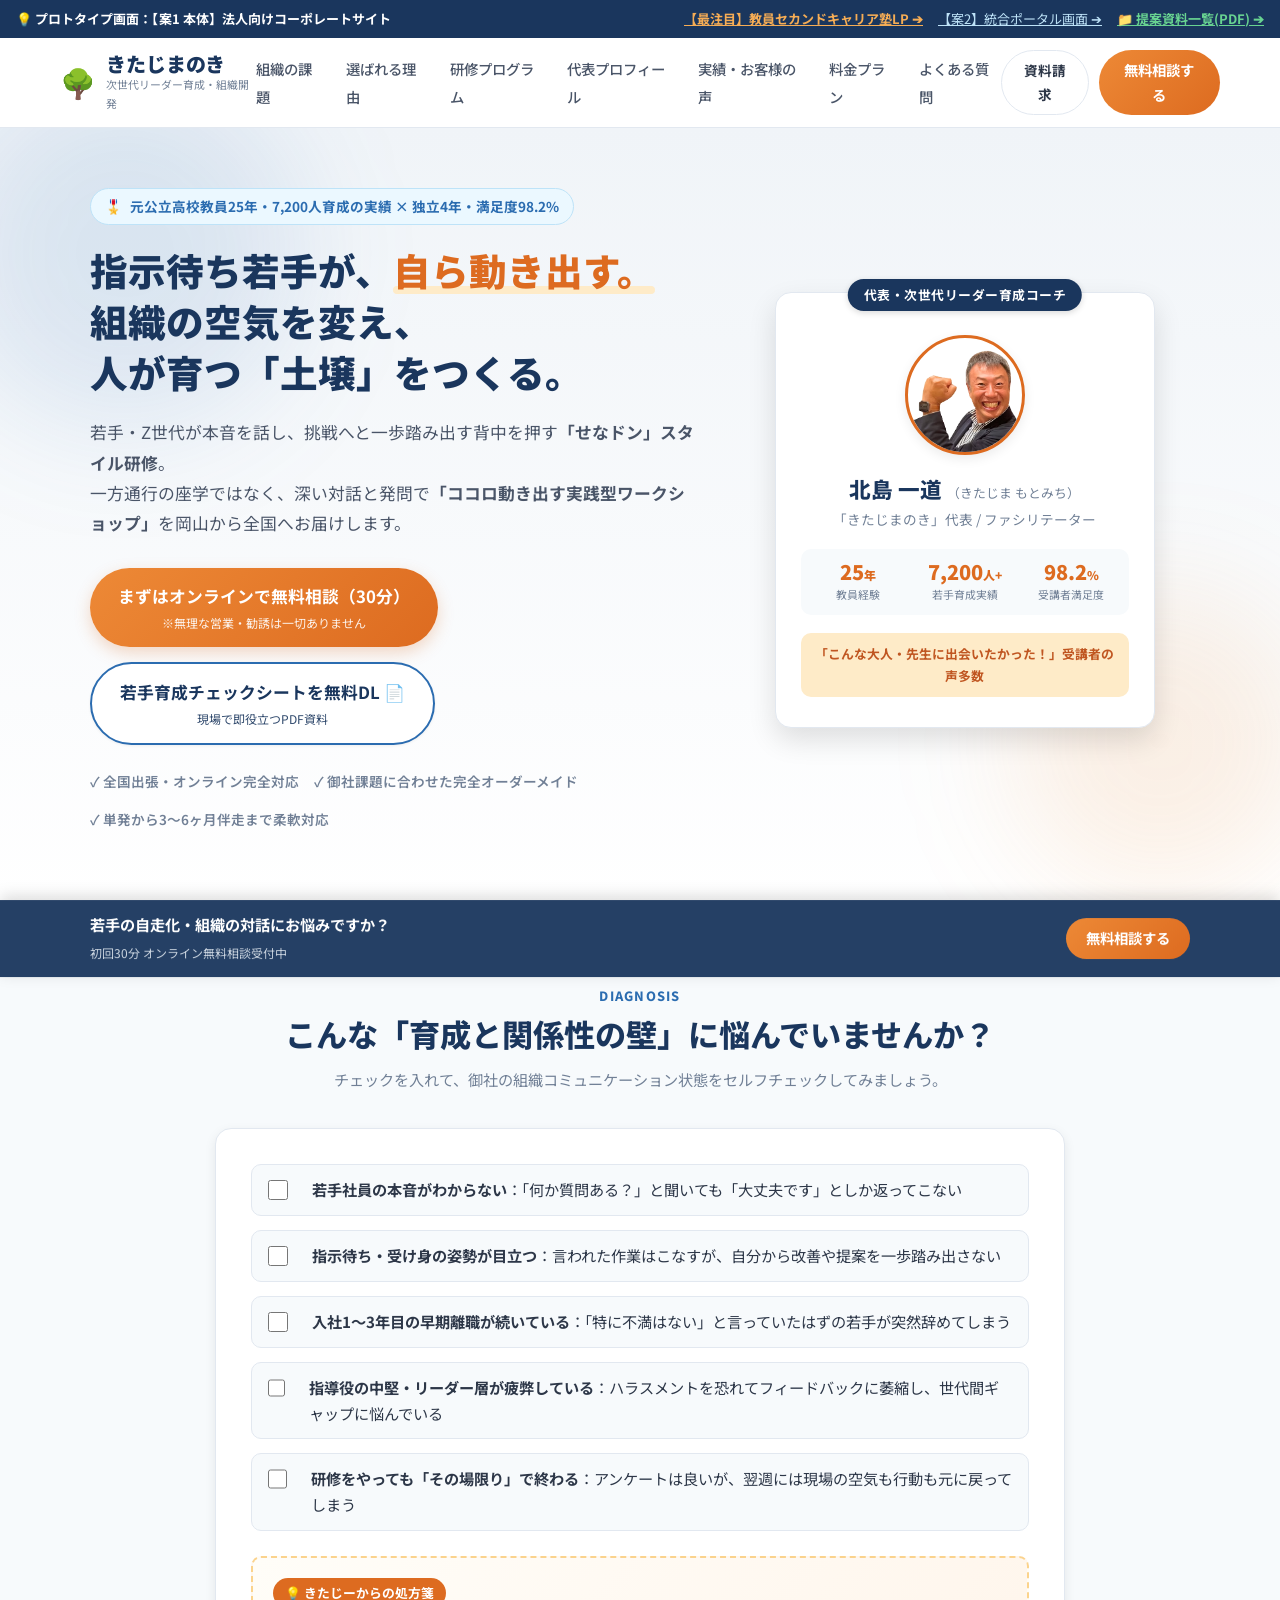
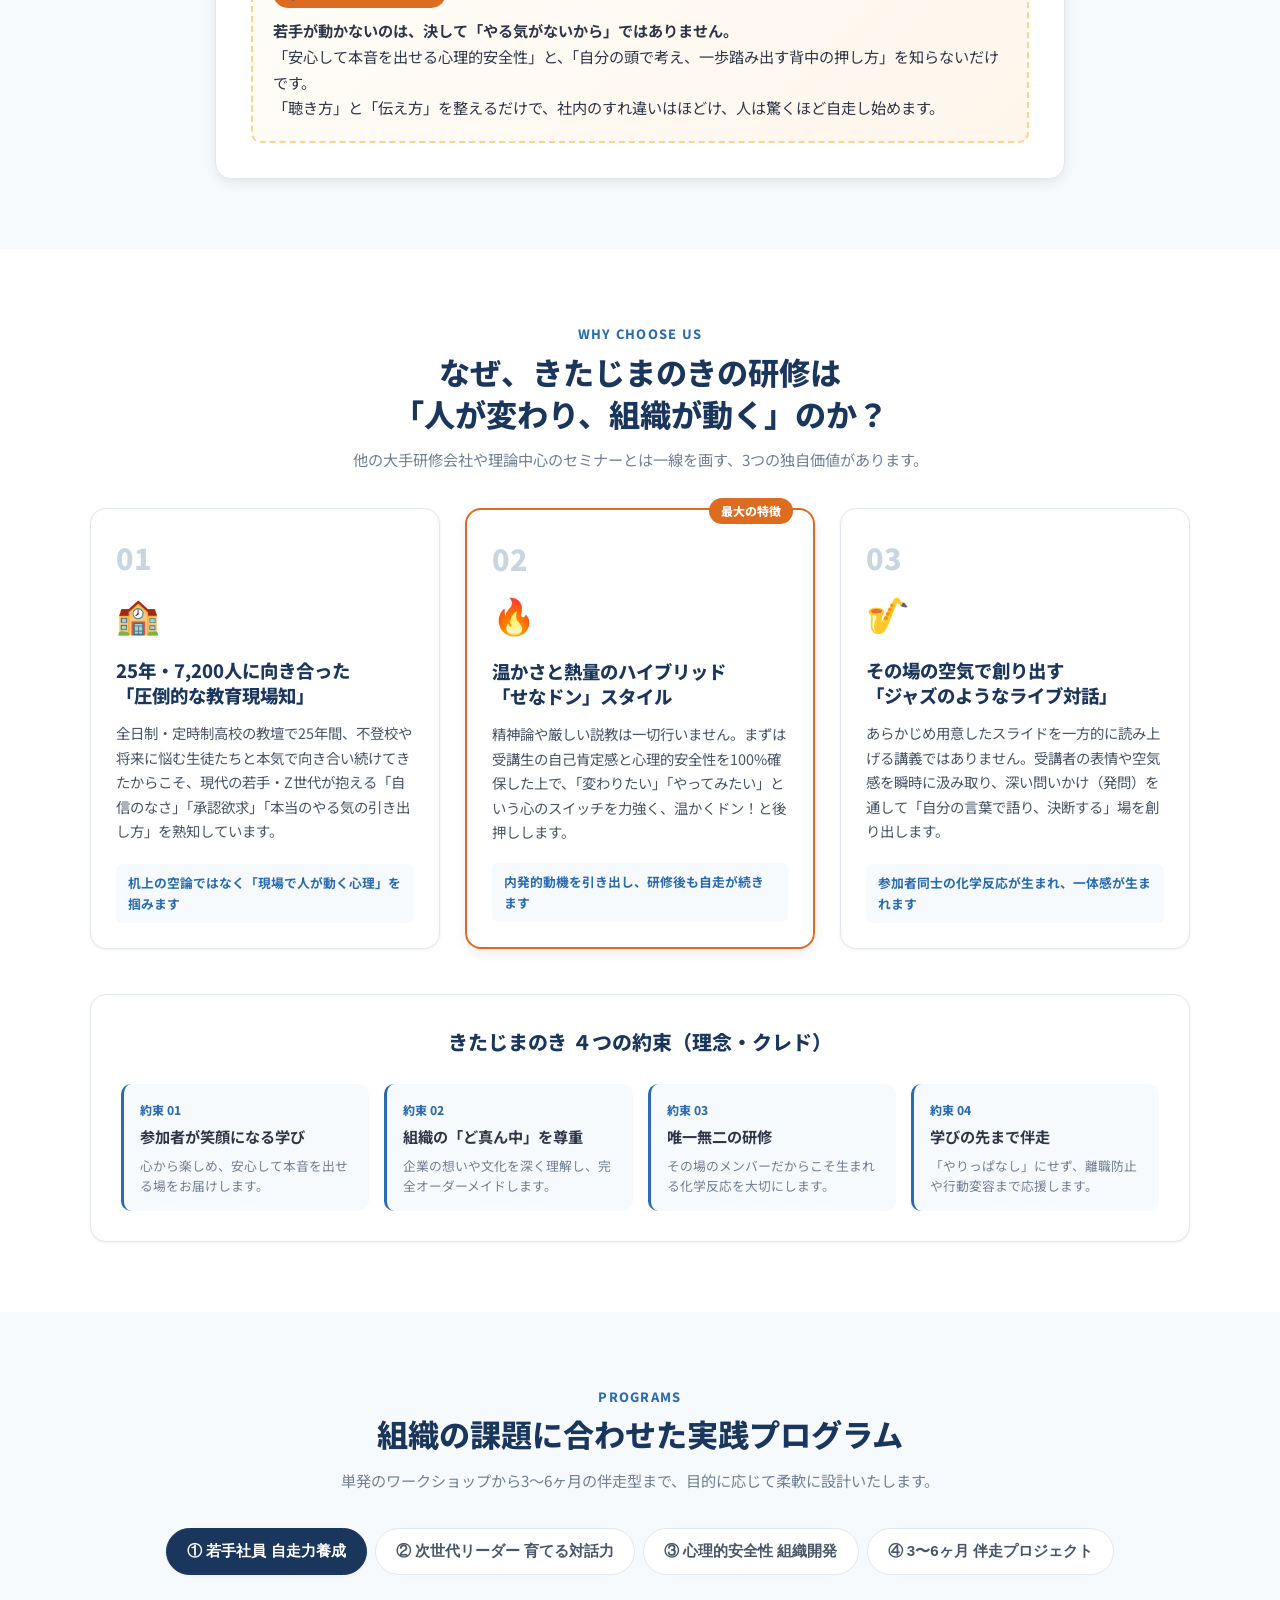
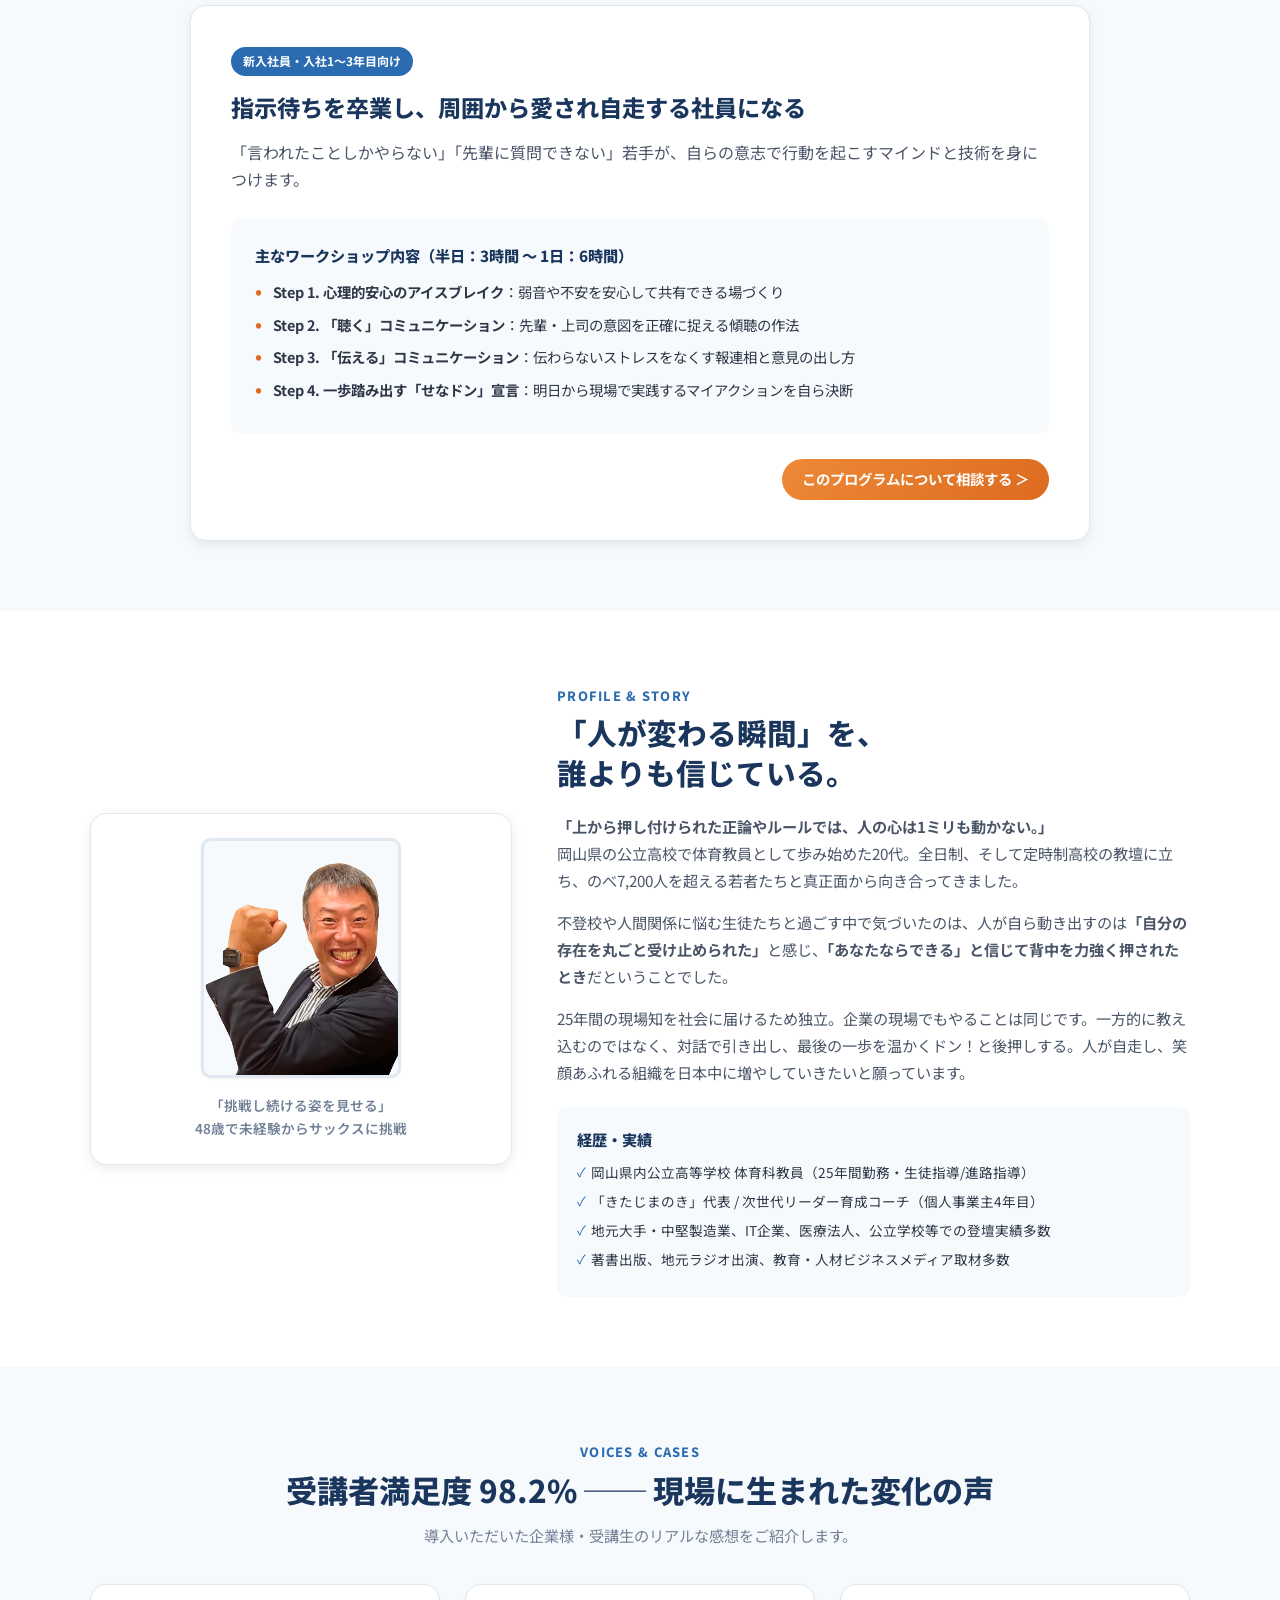
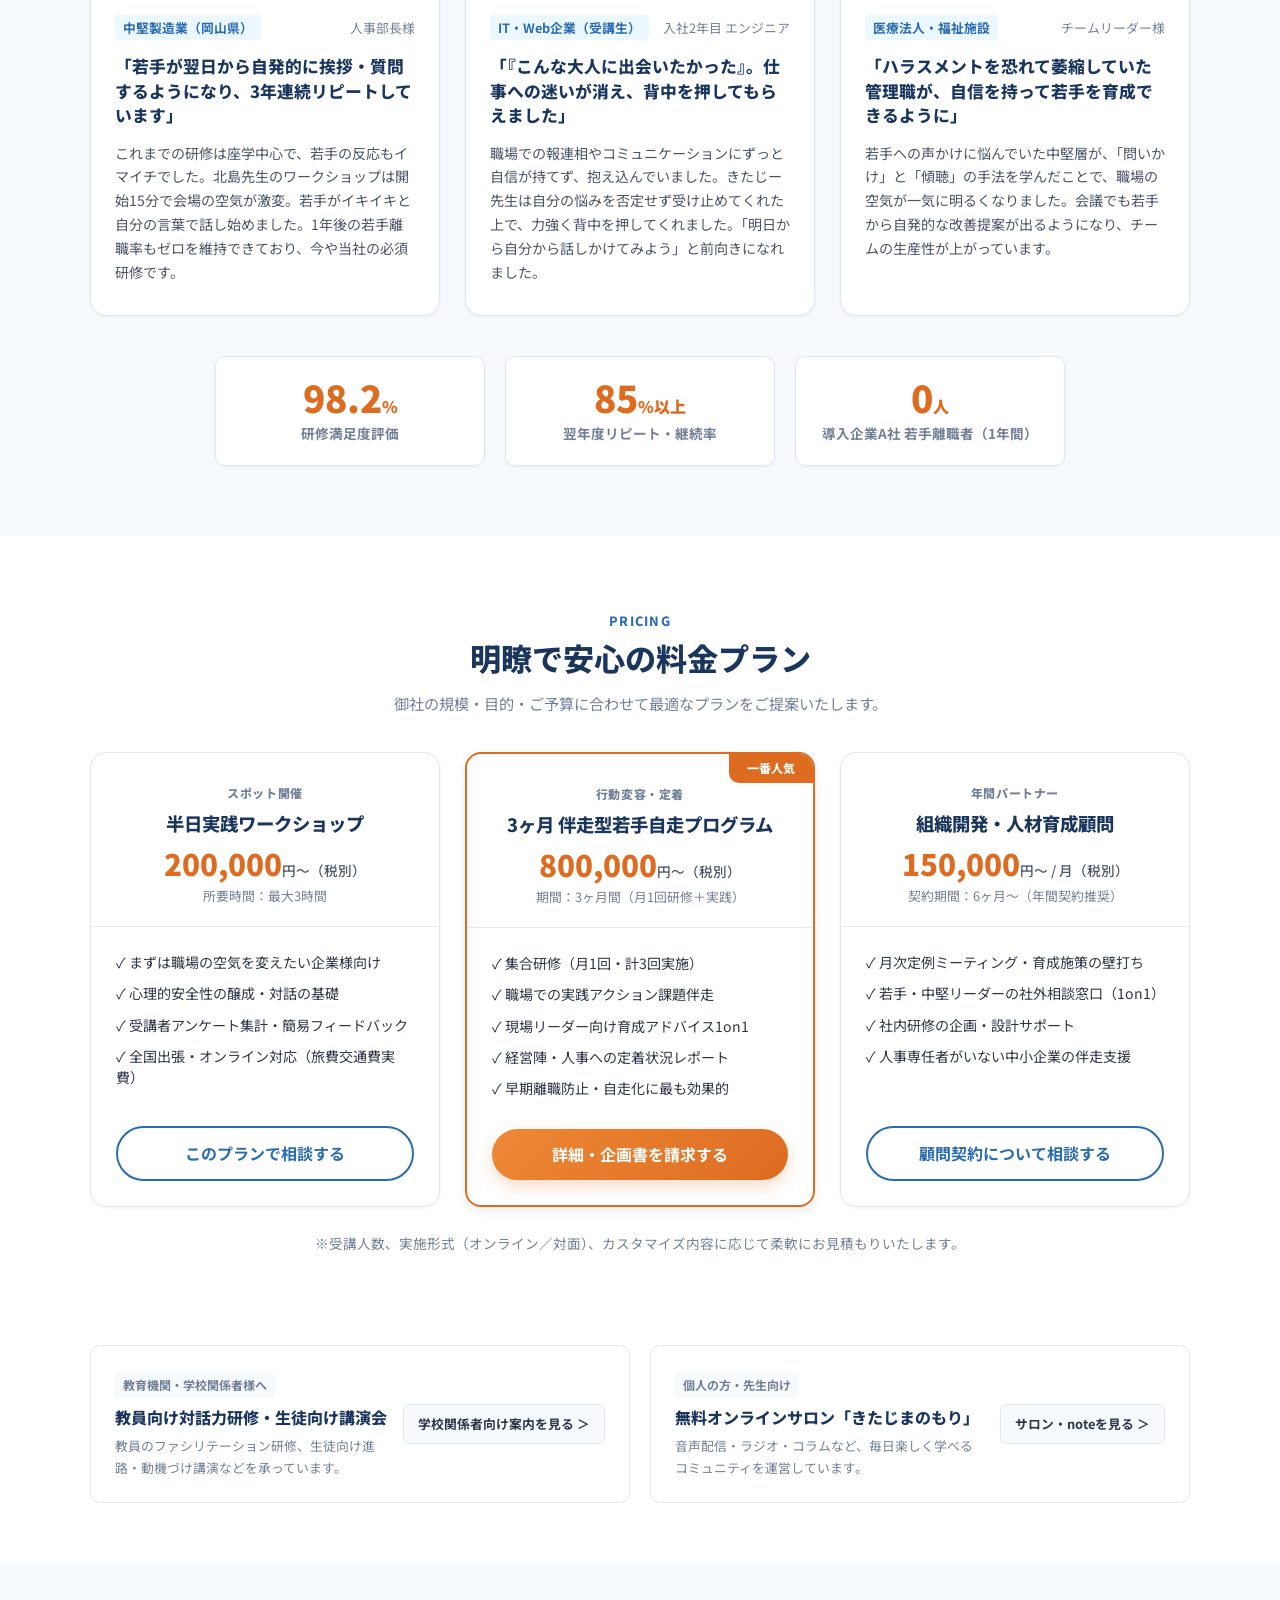
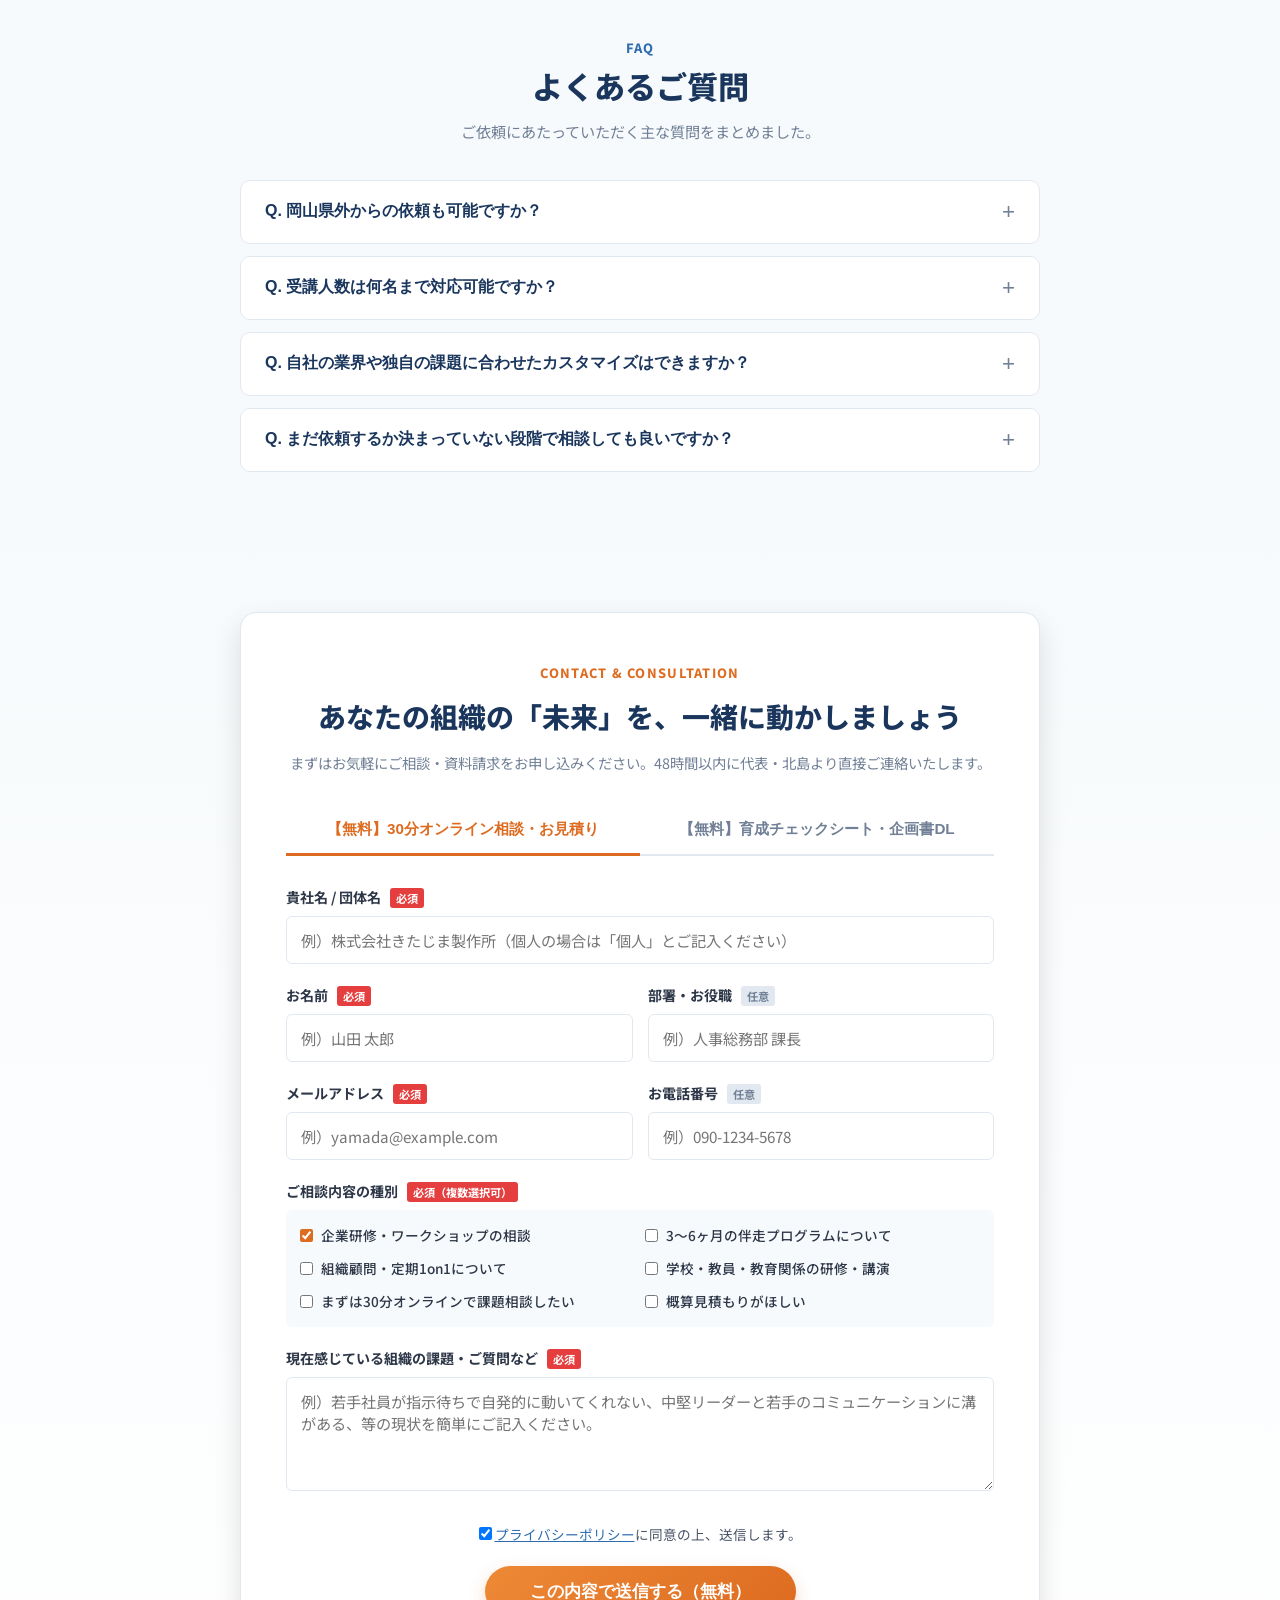
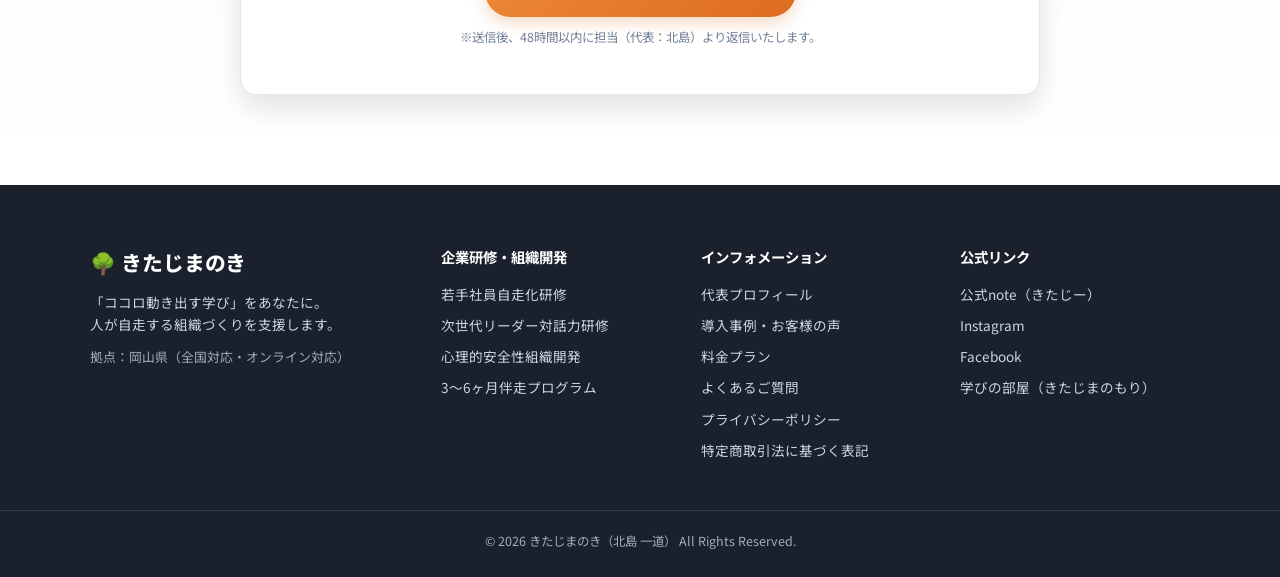
==== commit 417b7b91: "feat: materialsフォルダを新設し、総合提案書PDFおよび共有資料一覧ページを追加" ====
--- a/index.html
+++ b/index.html
@@ -21,6 +21,7 @@
         <div>
             <a href="teacher_lp.html" style="color:#f6ad55; text-decoration:underline; margin-left:12px; font-weight:bold;">【最注目】教員セカンドキャリア塾LP ➔</a>
             <a href="portal.html" style="color:#bee3f8; text-decoration:underline; margin-left:12px;">【案2】統合ポータル画面 ➔</a>
+            <a href="materials/" style="color:#68d391; text-decoration:underline; margin-left:12px; font-weight:bold;">📁 提案資料一覧(PDF) ➔</a>
         </div>
     </div>
 
